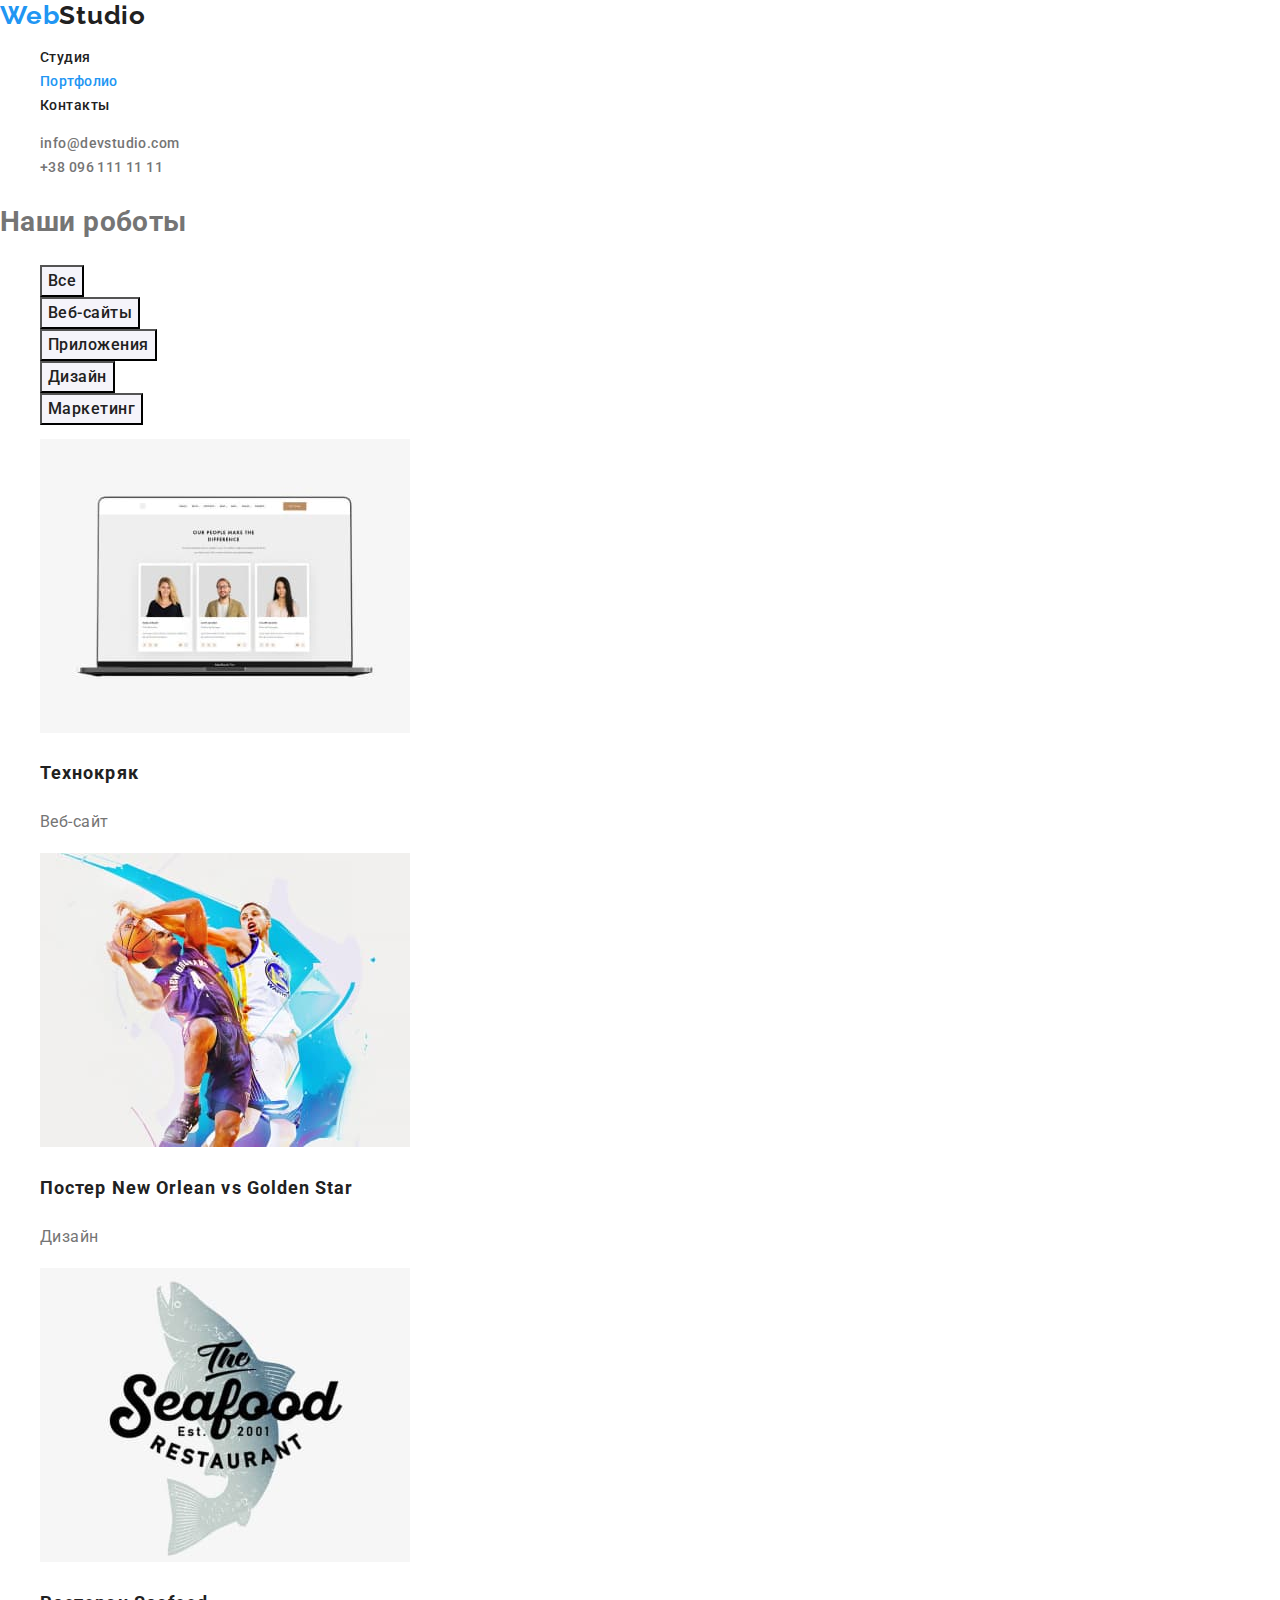
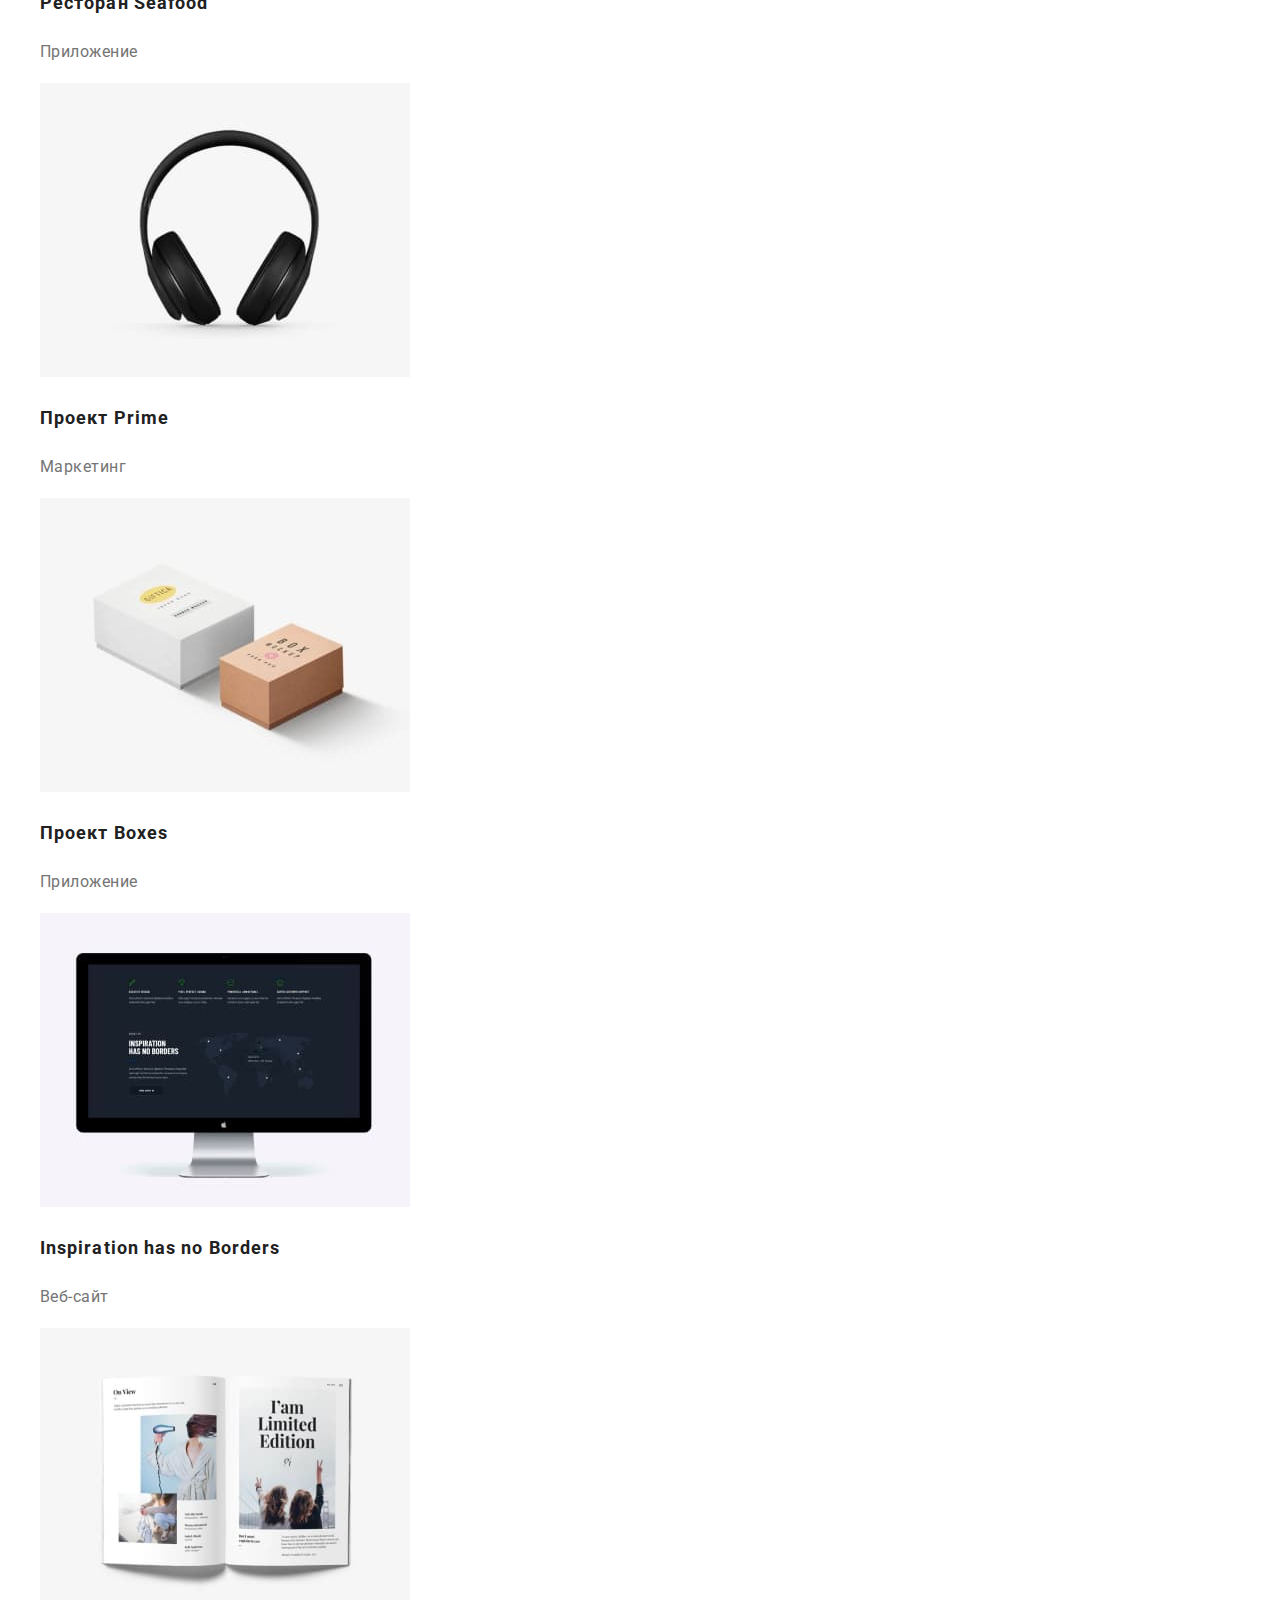
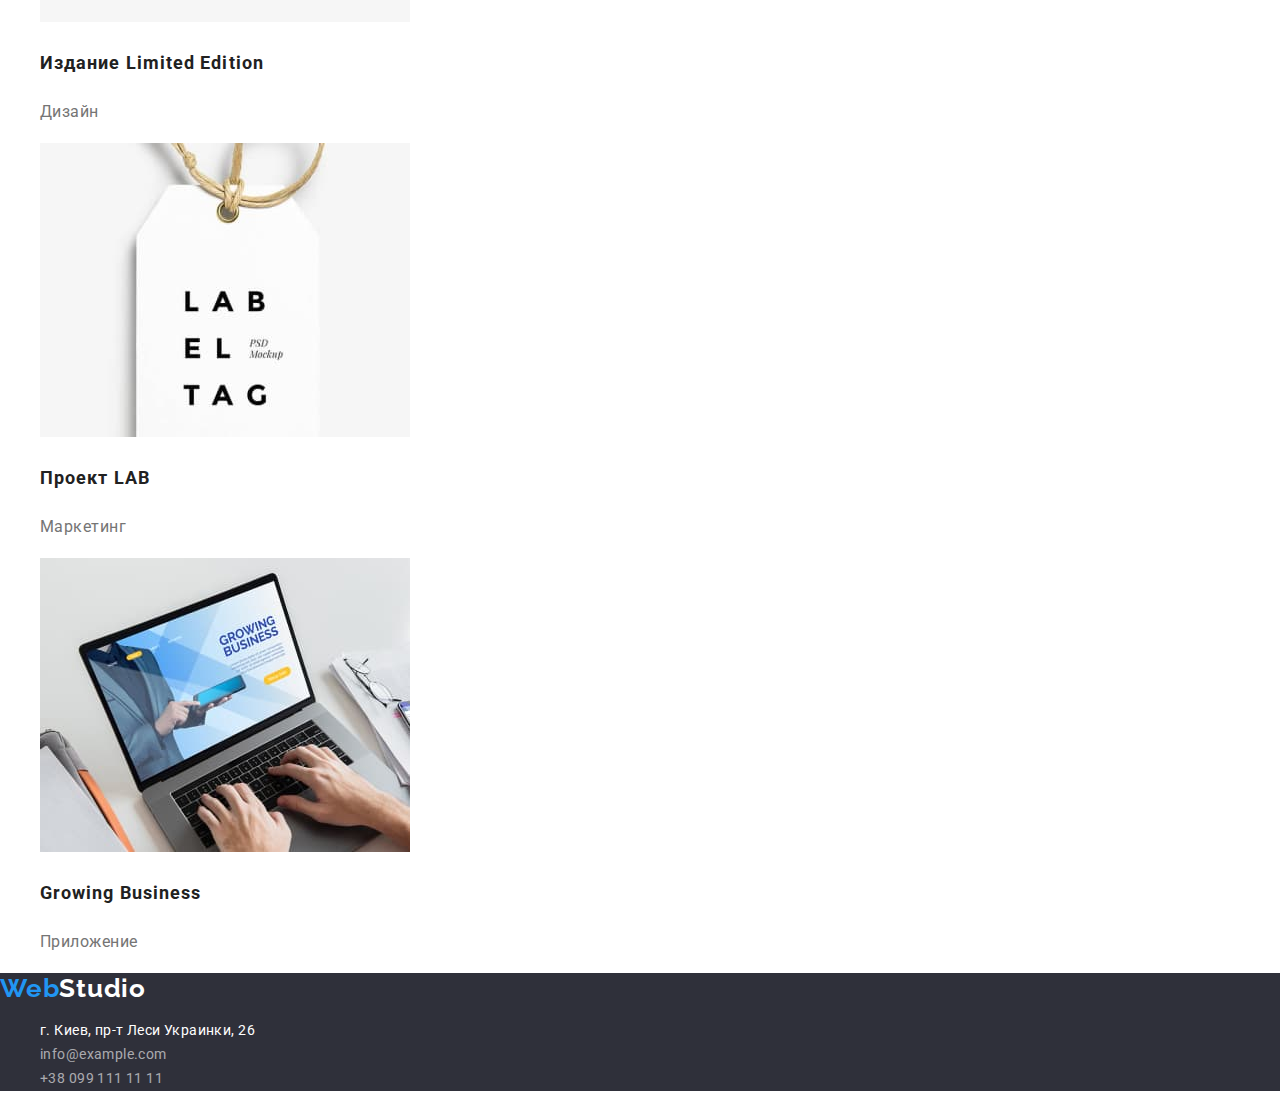
==== portfolio.html @ cf801b68 "Модуль3" ====
<!DOCTYPE html>
<html lang="ru">
<head>
    <meta charset="UTF-8">
    <meta http-equiv="X-UA-Compatible" content="IE=edge">
    <meta name="viewport" content="width=device-width, initial-scale=1.0">
    <title>Document</title>
    <link rel="preconnect" href="https://fonts.googleapis.com">
    <link rel="preconnect" href="https://fonts.gstatic.com" crossorigin>
    <link href="https://fonts.googleapis.com/css2?family=Raleway:wght@700&family=Roboto:wght@400;500;700;900&display=swap"
        rel="stylesheet">
    <link rel="stylesheet" href="https://cdnjs.cloudflare.com/ajax/libs/modern-normalize/1.1.0/modern-normalize.min.css"
        integrity="sha512-wpPYUAdjBVSE4KJnH1VR1HeZfpl1ub8YT/NKx4PuQ5NmX2tKuGu6U/JRp5y+Y8XG2tV+wKQpNHVUX03MfMFn9Q=="
        crossorigin="anonymous" referrerpolicy="no-referrer" />
    <link rel="stylesheet" href="./css/styles.css">
</head>
<body>
<!--Шапка сайта-->
<header>
    <nav>
        <a href="./index.html" class="logo"><span style="color: #2196F3;">Web</span>Studio</a>
        <ul class="list">
            <li>
                <a href="./index.html" class="site-nav">Студия</a>
            </li>
            <li>
                <a href="Портфолио" class="site-nav current">Портфолио</a>
            </li>
            <li>
                <a href="Контакты" class="site-nav">Контакты</a>
            </li>
        </ul>
    </nav>
    <ul class="list">
        <li>
            <a href="mailto:info@devstudio.com" class="header-item">info@devstudio.com</a>
        </li>
        <li>
            <a href="tel:+380961111111" class="header-item">+38 096 111 11 11</a>
        </li>
    
    </ul>
 </header>   

    <!--Фильтр пртфолио-->
    <main>
        <section>
            <h1>Наши роботы</h1>
        <ul class="list">
            <li>
                <button type="button" class="btn secondary">Все</button>
            </li>
            <li>
                <button type="button" class="btn secondary">Веб-сайты</button>
            </li>
            <li>
                <button type="button" class="btn secondary">Приложения</button>
            </li>
            <li>
                <button type="button" class="btn secondary">Дизайн</button>
            </li>
            <li>
                <button type="button" class="btn secondary">Маркетинг</button>
            </li>
        </ul>
        
                           
    <!--Портфолио фото-->
          <ul class="work-list list">
            <li>
                <a href="" class="link">
                <img src="./images/img5.jpg" alt="Изображение сайта на ноутбуке" width="370">
                <h2 class="list-title">Технокряк</h2>
                <p class="variaty">Веб-сайт</p>
                </a>
            </li>
            <li>
                <a href="" class="link">
                <img src="./images/img6.jpg" alt="Баскетболисты двух команд в моменте игры" width="370">
                <h2 class="list-title">Постер New Orlean vs Golden Star</h2>
                <p class="variaty">Дизайн</p>
                </a>
            </li>
            <li>
                <a href="" class="link">
                <img src="./images/img7.jpg" alt="Лого приложения" width="370">
                <h2 class="list-title">Ресторан Seafood</h2>
                <p class="variaty">Приложение</p>
                </a>
            </li>
            <li>
                <a href="" class="link">
                <img src="./images/img8.jpg" alt="Наушники" width="370">
                <h2 class="list-title">Проект Prime</h2>
                <p class="variaty">Маркетинг</p>
                </a>
            </li>
            <li>
                <a href="" class="link">
                <img src="./images/img9.jpg" alt="Две коробки" width="370">
                <h2 class="list-title">Проект Boxes</h2>
                <p class="variaty">Приложение</p>
                </a>
            </li>
            <li>
                <a href="" class="link">
                <img src="./images/img10.jpg" alt="Изображение сайта на компютере" width="370">
                <h2 class="list-title">Inspiration has no Borders</h2>
                <p class="variaty">Веб-сайт</p>
                </a>
            </li>
            <li>
                <a href="" class="link">
                <img src="./images/img11.jpg" alt="Розворот журнала" width="370">
                <h2 class="list-title">Издание Limited Edition</h2>
                <p class="variaty">Дизайн</p>
                </a>
            </li>
            <li>
                <a href="" class="link">
                <img src="./images/img12.jpg" alt="Этикетка" width="370">
                <h2 class="list-title">Проект LAB</h2>
                <p class="variaty">Маркетинг</p>
                </a>
            </li>
            <li>
                <a href="" class="link">
                <img src="./images/img13.jpg" alt="Сайт на ноутбуке" width="370">
                <h2 class="list-title">Growing Business</h2>
                <p class="variaty">Приложение</p>
                </a>
            </li>          
        </ul>
        </section>

    </main>

<footer class="footer">
    <a href="/index.html" class="logo"><span style="color: #2196f3;">Web</span>Studio</a>
    <address>
        <ul class="list">
            <li>
                <a href="" class="address">г. Киев, пр-т Леси Украинки, 26</a>
            </li>
            <li>
                <a href="mailto:info@example.com" class="contacts">info@example.com</a>
            </li>
            <li>
                <a href="tel:+380991111111" class="contacts">+38 099 111 11 11</a>
            </li>
        </ul>
    </address>

</footer>
</body>
</html>
---- css/styles.css ----
html {
  box-sizing: border-box;
}

*,
*::before,
*::after {
  box-sizing: inherit;
}

:root {
  --primary-text-color: #757575;
  --title-text-color: #212121;
  --accent-color: #2196f3;
  --primary-white-color: #ffffff;
  --secondary-background-color: #f5f4fa;
  --dark-background-color: #2f303a;
  --footer-address-text-color: rgba(255, 255, 255, 0.6);
  --btn-primary-accent-color: #188ce8;
}

body {
  color: var(--primary-text-color);
  background-color: var(--primary-white-color);
  font-family: Roboto, sans-serif;
  letter-spacing: 0.03em;
  font-weight: 400;
  font-size: 14px;
  line-height: 1.71;

  margin: 0;
}

.container {
  margin-left: auto;
  margin-right: auto;
  width: 1170px;
  padding-left: 15px;
  padding-right: 15px;
}

/*Шапка сайту*/

/*.header {
  display: inline-block;
}*/

.logo {
  color: var(--title-text-color);
  font-family: Raleway, sans-serif;
  font-weight: 700;
  font-size: 26px;
  line-height: 1.19;
  letter-spacing: 0.03em;
  text-decoration: none;
}

.site-nav,
.header-item {
  font-weight: 500;

  line-height: 1.14;
  text-decoration: none;
}

.site-nav {
  color: #212121;
}

.header-item {
  color: var(--primary-text-color);
}

.site-nav.current {
  color: var(--accent-color);
}

.site-nav:hover,
.site-nav:focus {
  color: var(--accent-color);
}

.header-item:hover,
.header-item:focus {
  color: var(--accent-color);
}

/*Основний контент*/

.baner-title {
  color: var(--primary-white-color);
  cursor: pointer;
  font-weight: 900;
  font-size: 44px;
  line-height: 1.36;
  text-align: center;
  letter-spacing: 0.06em;
  text-transform: uppercase;
}

.baner {
  background-color: var(--dark-background-color);
  text-align: center;
  display: inline-block;
}

.btn {
  cursor: pointer;
  color: var(--accent-color);
  background-color: var(--primary-white-color);
  font-family: inherit;
  text-align: center;
  font-size: 16px;
}

.btn.primary {
  color: var(--primary-white-color);
  background-color: var(--accent-color);
  font-weight: 700;

  line-height: 1.88;
  display: flex;
  align-items: center;
  letter-spacing: 0.06em;
}

.btn.primary:focus,
.btn.primary:hover {
  background-color: var(--btn-primary-accent-color);
}

.btn.secondary {
  color: var(--title-text-color);
  background-color: var(--secondary-background-color);
  font-weight: 500;
  letter-spacing: 0.03em;
  line-height: 1.62;
}

.btn:focus,
.btn:hover {
  color: var(--primary-white-color);
  background-color: var(--accent-color);
}

.section-title,
.list-title {
  color: var(--title-text-color);
}

.section-title {
  font-weight: 700;
  font-size: 36px;
  line-height: 1.17;
  letter-spacing: 0.03em;
  text-align: center;
}

.advant-title {
  color: var(--title-text-color);
  font-size: 14px;
}

.advant-title,
.list-title {
  font-weight: 700;

  line-height: 1.14;
  text-transform: uppercase;
}

.work-list .list-title {
  font-weight: 700;
  font-size: 18px;
  line-height: 2;
  letter-spacing: 0.06em;
  text-transform: none;
}

.list {
  list-style: none;
}

.team-title,
.team-position {
  font-size: 16px;
  line-height: 1.19;
  text-align: center;
  letter-spacing: 0.03em;
}

.team-title {
  color: var(--title-text-color);
  font-weight: 500;
}

.link {
  text-decoration: none;
}

.variaty {
  color: var(--primary-text-color);
}

/*.team-position {
  font-weight: 400;
}*/

.work-list .variaty {
  font-size: 16px;
  line-height: 1.88;
  letter-spacing: 0.03em;
}

/*footer*/

.footer {
  background-color: var(--dark-background-color);
}

.address,
.footer .logo {
  color: var(--primary-white-color);
}

.contacts {
  color: var(--footer-address-text-color);
}

.address,
.contacts {
  font-style: normal;
  text-decoration: none;
}

.address:focus,
.address:hover {
  color: var(--accent-color);
}

.contacts:hover,
.contacts:focus {
  color: var(--accent-color);
}
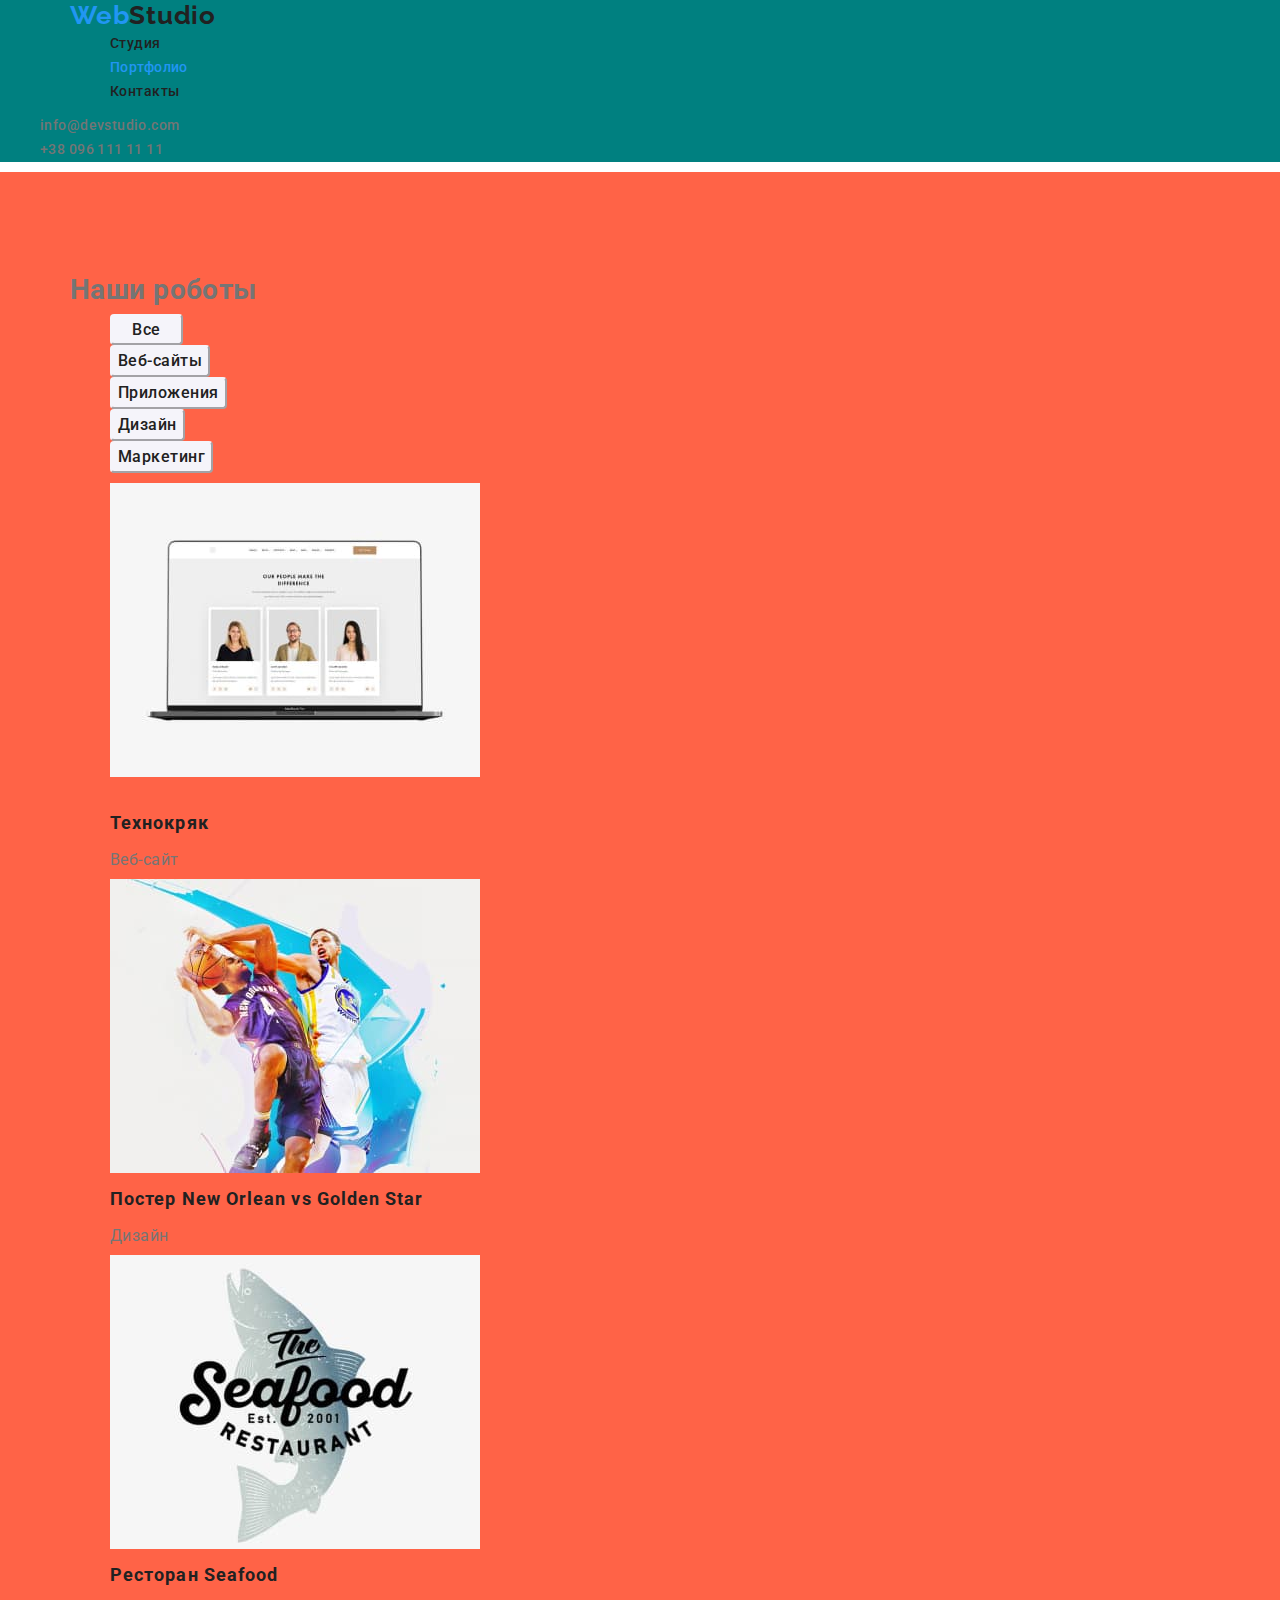
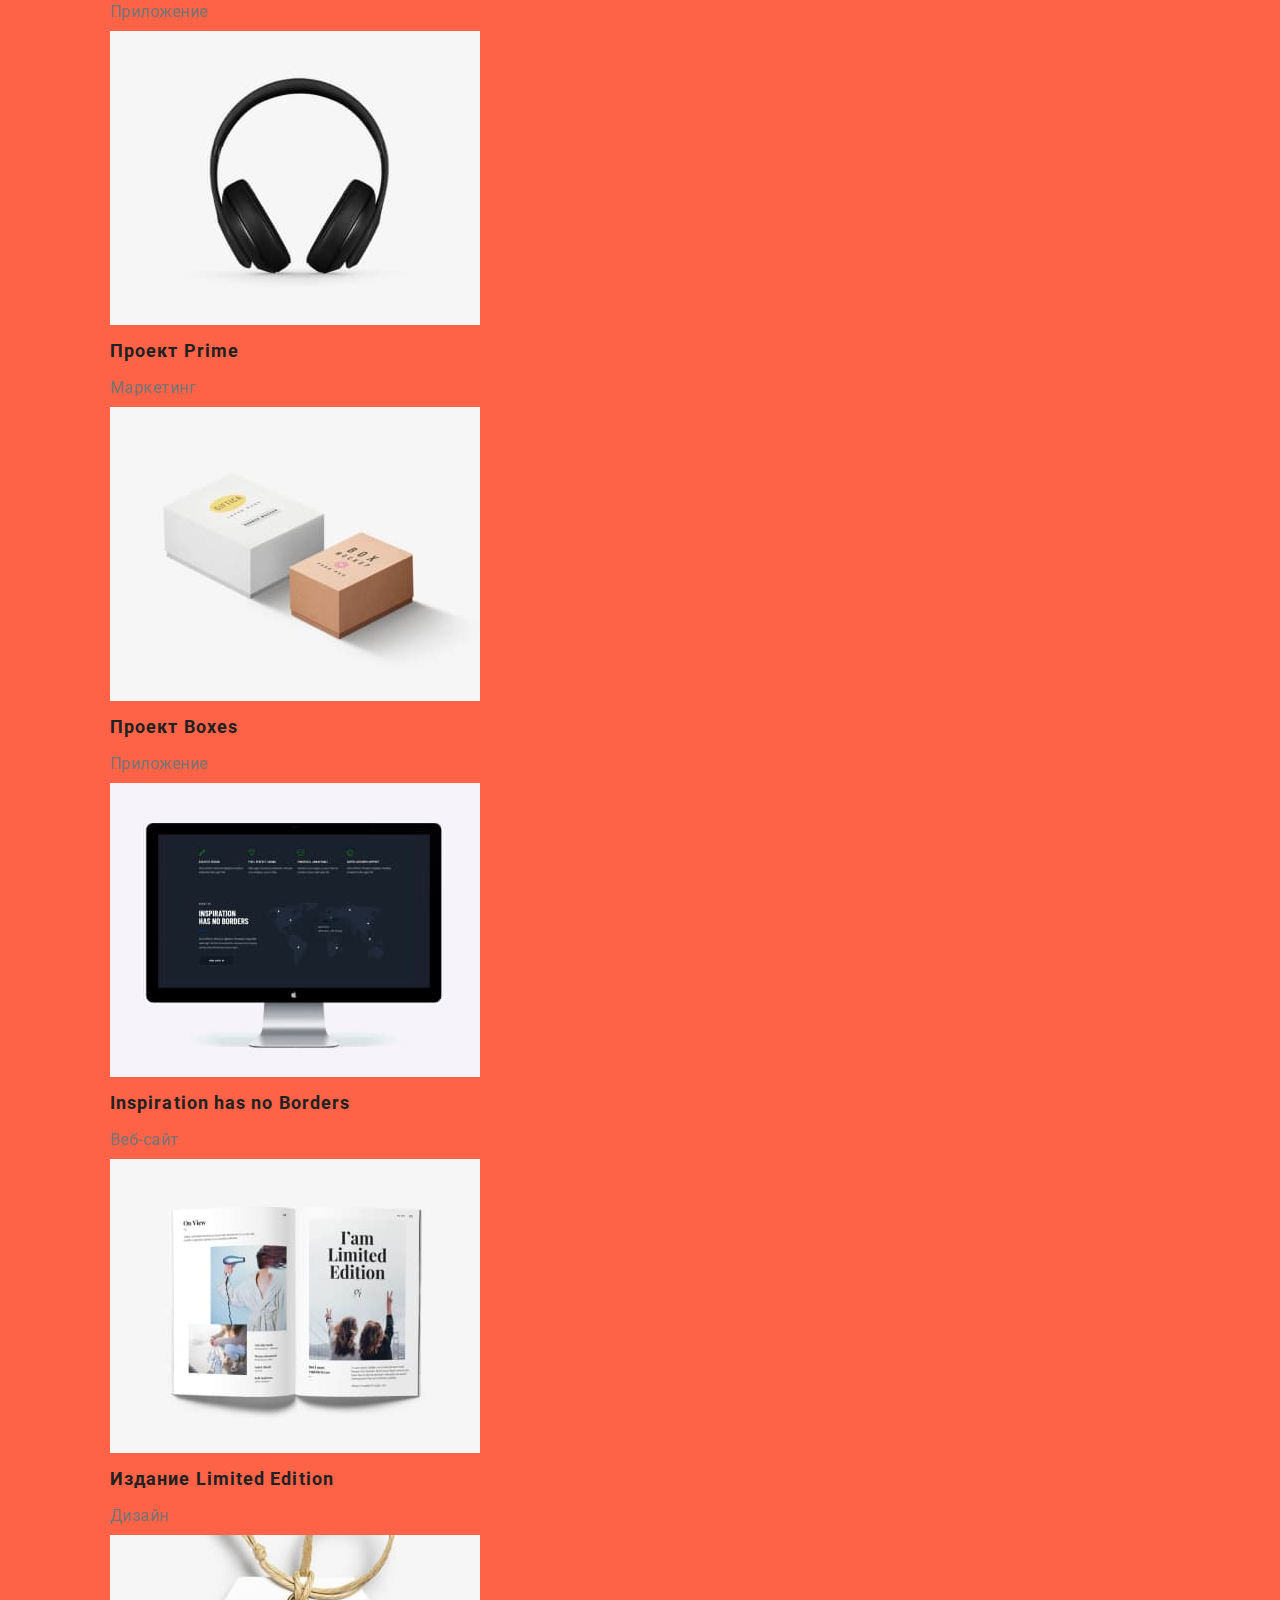
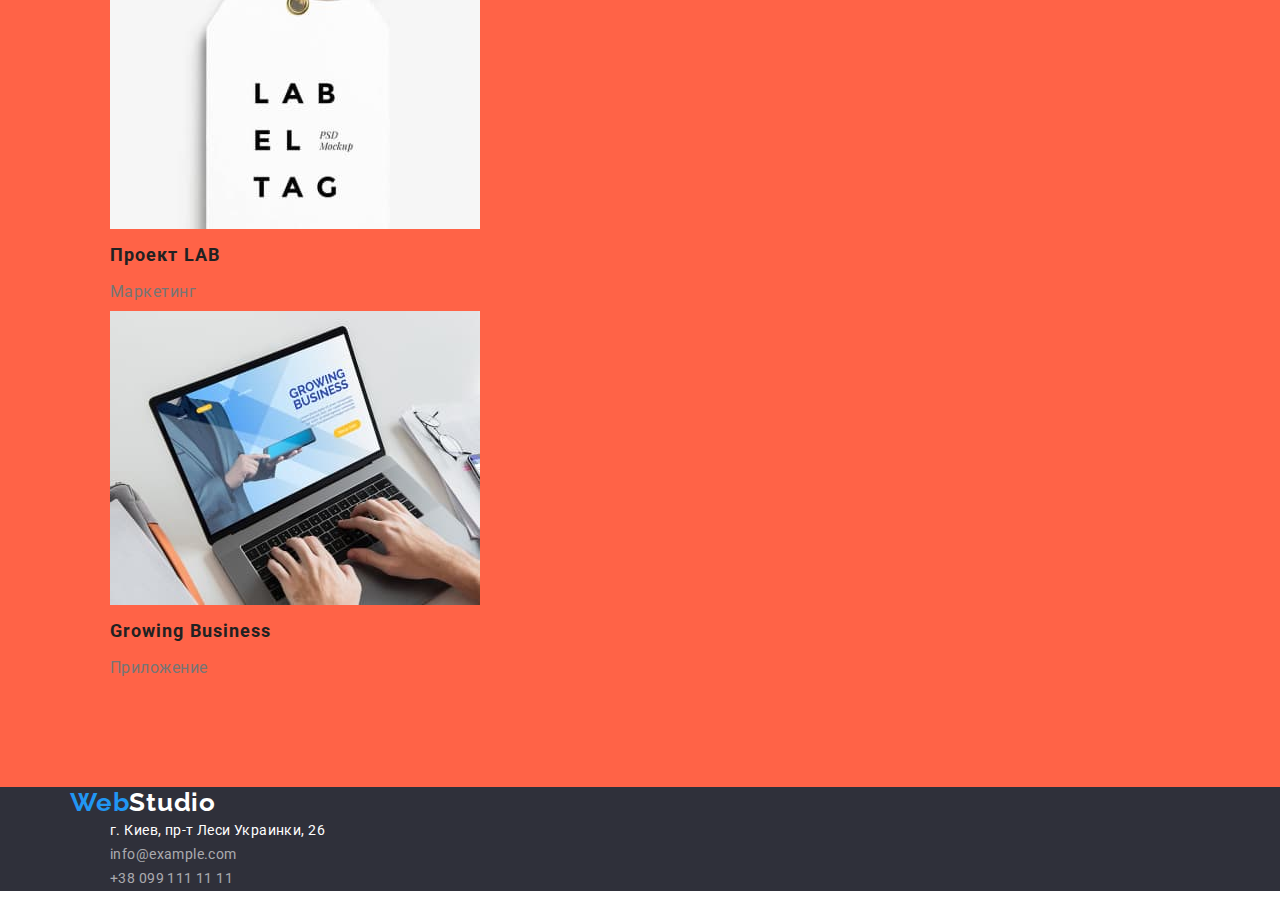
==== commit b7b7a79b: "Відступи" ====
--- a/portfolio.html
+++ b/portfolio.html
@@ -16,8 +16,9 @@
 </head>
 <body>
 <!--Шапка сайта-->
-<header>
+<header class="header">
     <nav>
+        <div class="container">
         <a href="./index.html" class="logo"><span style="color: #2196F3;">Web</span>Studio</a>
         <ul class="list">
             <li>
@@ -30,6 +31,7 @@
                 <a href="Контакты" class="site-nav">Контакты</a>
             </li>
         </ul>
+        </div>
     </nav>
     <ul class="list">
         <li>
@@ -44,7 +46,8 @@
 
     <!--Фильтр пртфолио-->
     <main>
-        <section>
+        <section class="section works">
+            <div class="container">
             <h1>Наши роботы</h1>
         <ul class="list">
             <li>
@@ -63,13 +66,15 @@
                 <button type="button" class="btn secondary">Маркетинг</button>
             </li>
         </ul>
+        </div>
         
                            
     <!--Портфолио фото-->
+    <div class="container">
           <ul class="work-list list">
             <li>
                 <a href="" class="link">
-                <img src="./images/img5.jpg" alt="Изображение сайта на ноутбуке" width="370">
+                <img src="./images/img5.jpg" alt="Изображение сайта на ноутбуке" width="370" class="img">
                 <h2 class="list-title">Технокряк</h2>
                 <p class="variaty">Веб-сайт</p>
                 </a>
@@ -131,11 +136,13 @@
                 </a>
             </li>          
         </ul>
+        </div>
         </section>
 
     </main>
 
 <footer class="footer">
+    <div class="container">
     <a href="/index.html" class="logo"><span style="color: #2196f3;">Web</span>Studio</a>
     <address>
         <ul class="list">
@@ -150,7 +157,7 @@
             </li>
         </ul>
     </address>
-
+</div>
 </footer>
 </body>
 </html>
--- a/css/styles.css
+++ b/css/styles.css
@@ -39,12 +39,21 @@
   padding-right: 15px;
 }
 
+.section {
+  padding-top: 94px;
+  padding-bottom: 94px;
+}
+
 /*Шапка сайту*/
 
 /*.header {
   display: inline-block;
 }*/
 
+.header {
+  background-color: teal;
+}
+
 .logo {
   color: var(--title-text-color);
   font-family: Raleway, sans-serif;
@@ -86,6 +95,15 @@
 }
 
 /*Основний контент*/
+
+h1,
+h2,
+h3,
+p,
+ul {
+  margin-top: 0;
+  margin-bottom: 0;
+}
 
 .baner-title {
   color: var(--primary-white-color);
@@ -96,6 +114,9 @@
   text-align: center;
   letter-spacing: 0.06em;
   text-transform: uppercase;
+
+  padding-top: 200px;
+  margin-bottom: 30px;
 }
 
 .baner {
@@ -111,6 +132,10 @@
   font-family: inherit;
   text-align: center;
   font-size: 16px;
+
+  display: inline-block;
+  border-radius: 4px;
+  text-align: center;
 }
 
 .btn.primary {
@@ -122,6 +147,13 @@
   display: flex;
   align-items: center;
   letter-spacing: 0.06em;
+  border: 2px solid var(--accent-color);
+
+  margin-bottom: 200px;
+  margin-left: auto;
+  margin-right: auto;
+  min-width: 200px;
+  padding: 10px 32px;
 }
 
 .btn.primary:focus,
@@ -135,6 +167,10 @@
   font-weight: 500;
   letter-spacing: 0.03em;
   line-height: 1.62;
+
+  min-width: 73px;
+  padding: 6px, 22px;
+  border-color: var(--secondary-background-color);
 }
 
 .btn:focus,
@@ -154,12 +190,18 @@
   line-height: 1.17;
   letter-spacing: 0.03em;
   text-align: center;
+  margin-bottom: 50px;
 }
 
 .advant-title {
   color: var(--title-text-color);
   font-size: 14px;
-}
+  margin-bottom: 10px;
+}
+
+/*.advant {
+  margin-bottom: 94px;
+}*/
 
 .advant-title,
 .list-title {
@@ -179,6 +221,7 @@
 
 .list {
   list-style: none;
+  margin-bottom: 10px;
 }
 
 .team-title,
@@ -189,9 +232,14 @@
   letter-spacing: 0.03em;
 }
 
+.img {
+  margin-bottom: 30px;
+}
+
 .team-title {
   color: var(--title-text-color);
   font-weight: 500;
+  margin-bottom: 10px;
 }
 
 .link {
@@ -206,17 +254,34 @@
   font-weight: 400;
 }*/
 
+.works {
+  background-color: tomato;
+}
+
 .work-list .variaty {
   font-size: 16px;
   line-height: 1.88;
   letter-spacing: 0.03em;
 }
 
+.list-title,
+.variaty {
+  margin-bottom: 4px;
+}
+.work-list .img {
+  margin-bottom: 20px;
+}
+
 /*footer*/
 
 .footer {
   background-color: var(--dark-background-color);
 }
+
+/*.footer .logo {
+  padding-top: 60px;
+  margin-bottom: 20px;
+}*/
 
 .address,
 .footer .logo {
@@ -231,6 +296,7 @@
 .contacts {
   font-style: normal;
   text-decoration: none;
+  margin-bottom: 9px;
 }
 
 .address:focus,
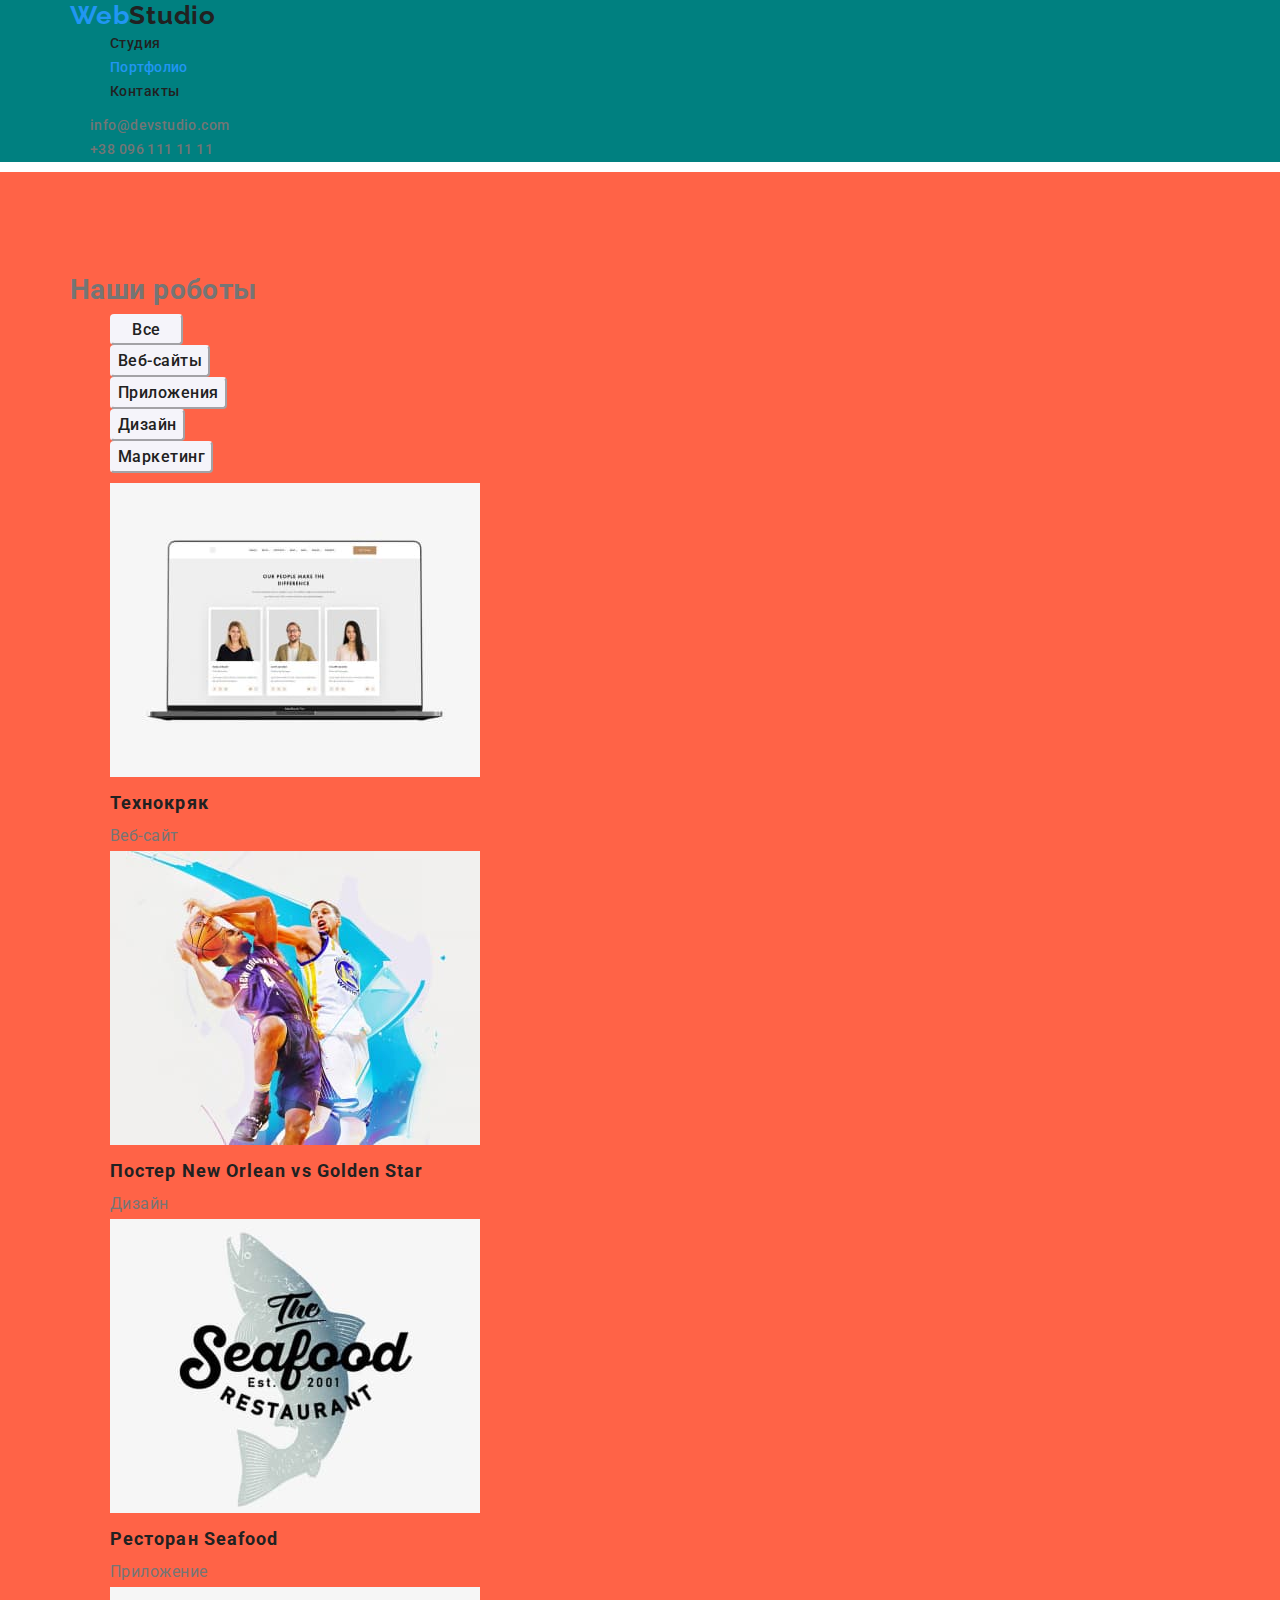
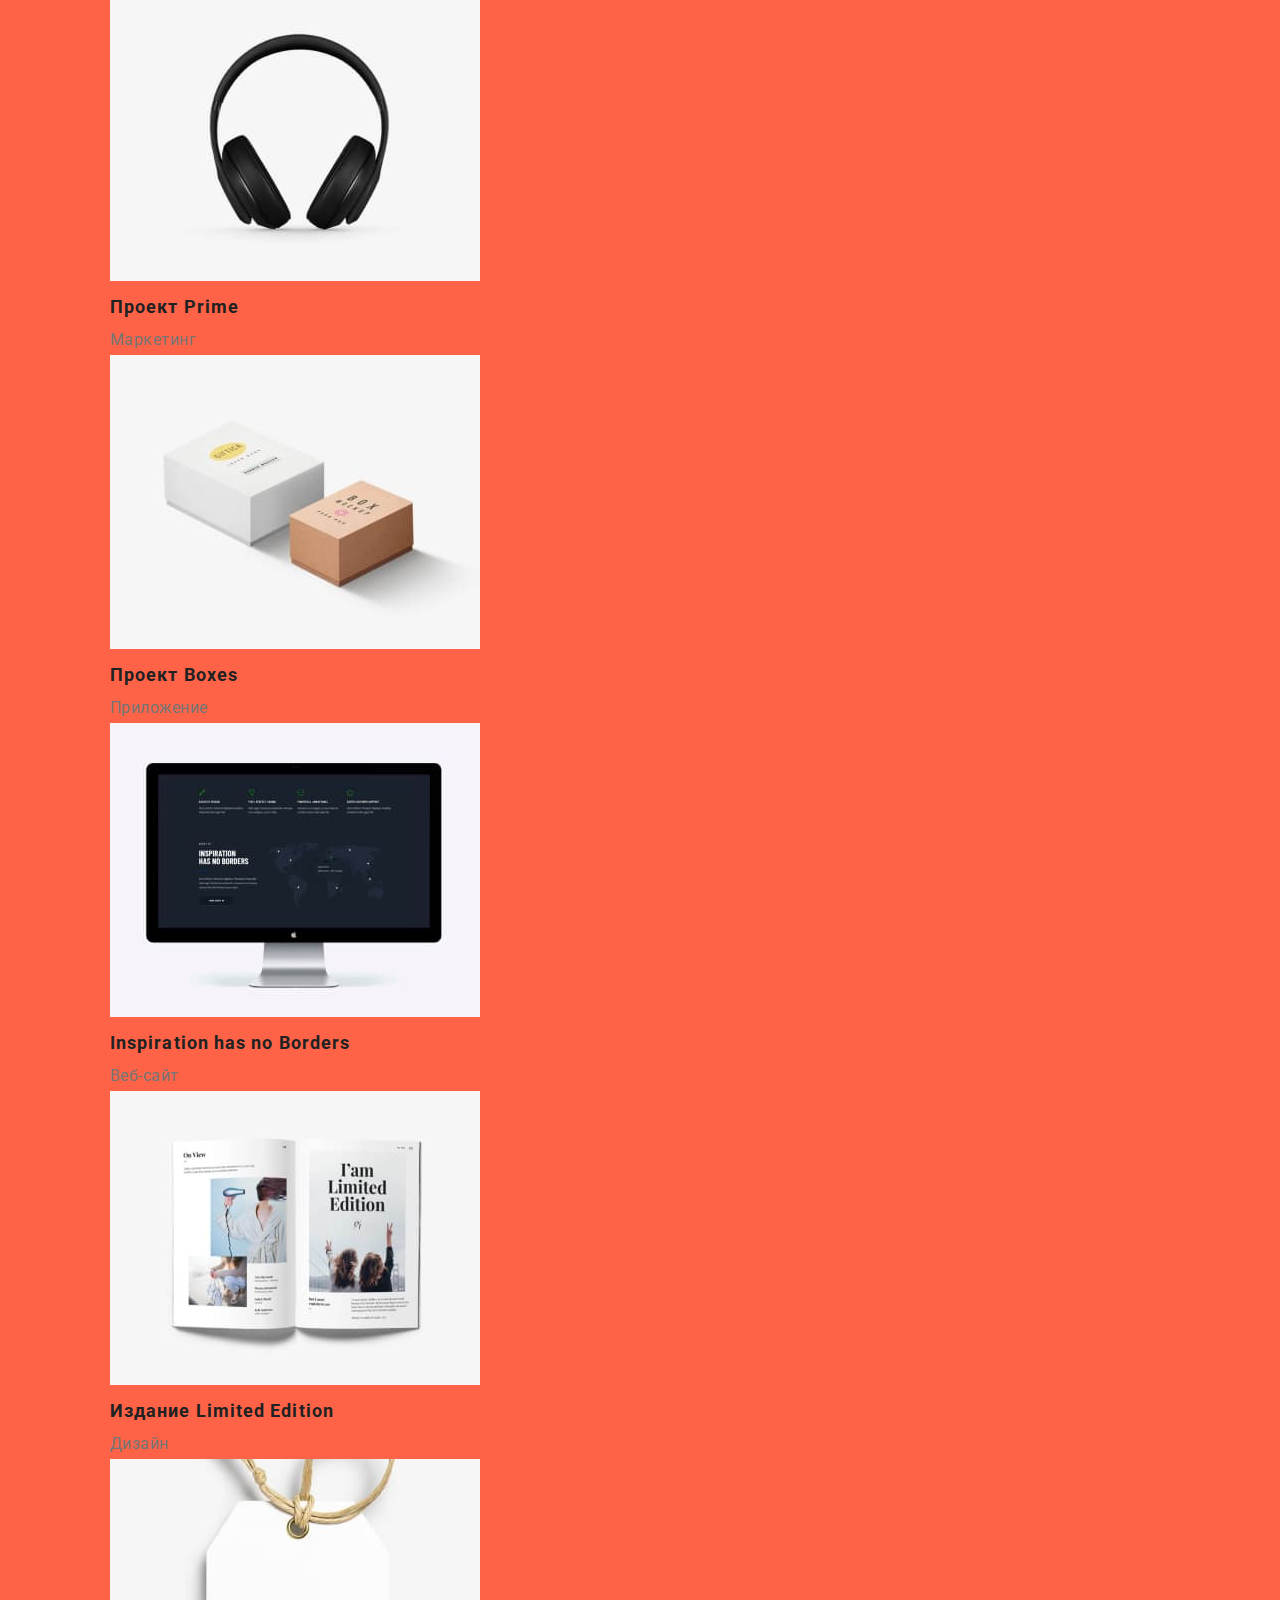
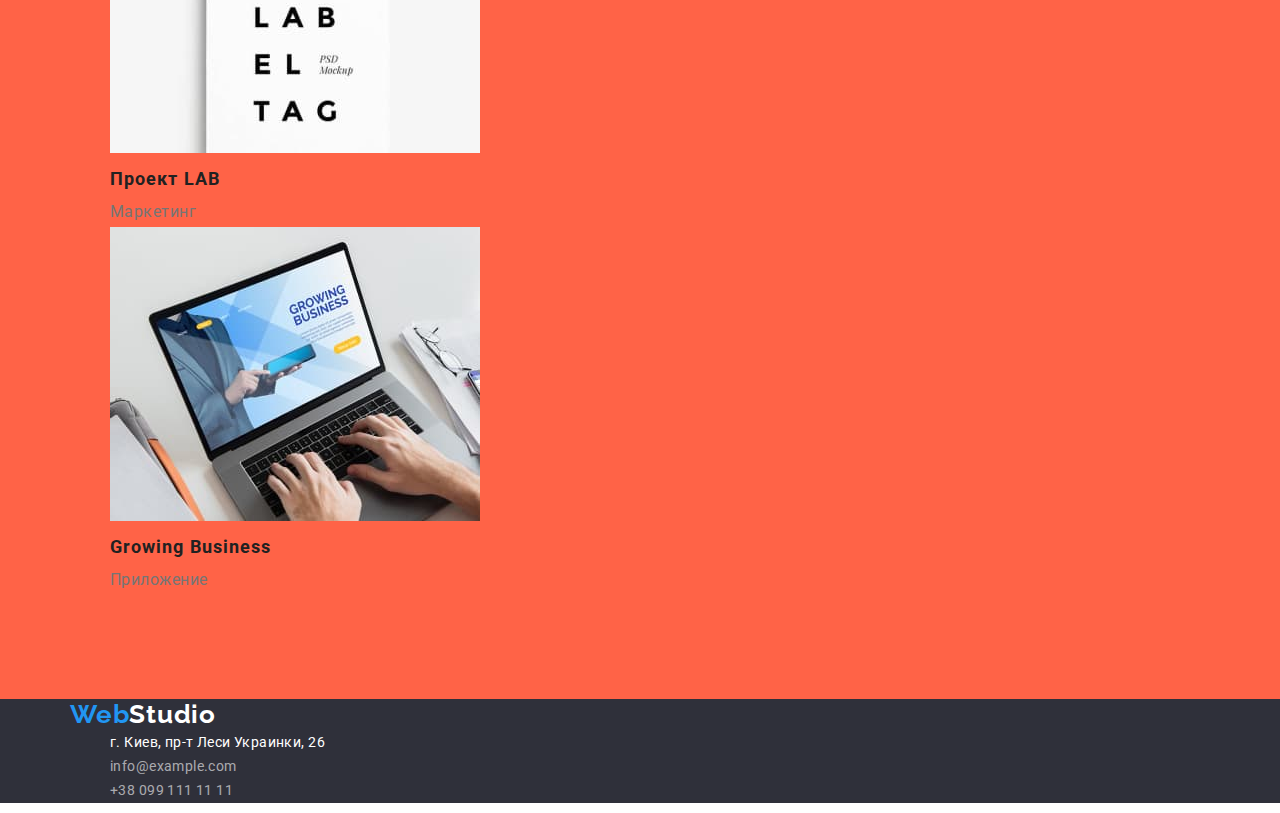
==== commit 080581a4: "Скинуті відступи" ====
--- a/portfolio.html
+++ b/portfolio.html
@@ -34,13 +34,14 @@
         </div>
     </nav>
     <ul class="list">
+        <div class="container">
         <li>
             <a href="mailto:info@devstudio.com" class="header-item">info@devstudio.com</a>
         </li>
         <li>
             <a href="tel:+380961111111" class="header-item">+38 096 111 11 11</a>
         </li>
-    
+        </div>
     </ul>
  </header>   
 
@@ -66,7 +67,7 @@
                 <button type="button" class="btn secondary">Маркетинг</button>
             </li>
         </ul>
-        </div>
+           </div>
         
                            
     <!--Портфолио фото-->
@@ -136,7 +137,7 @@
                 </a>
             </li>          
         </ul>
-        </div>
+    </div>
         </section>
 
     </main>
@@ -157,7 +158,7 @@
             </li>
         </ul>
     </address>
-</div>
+    </div>
 </footer>
 </body>
 </html>
--- a/css/styles.css
+++ b/css/styles.css
@@ -105,6 +105,10 @@
   margin-bottom: 0;
 }
 
+.ul {
+  margin-left: 0;
+}
+
 .baner-title {
   color: var(--primary-white-color);
   cursor: pointer;
@@ -122,7 +126,8 @@
 .baner {
   background-color: var(--dark-background-color);
   text-align: center;
-  display: inline-block;
+
+  /*display: inline-block; !!!! */
 }
 
 .btn {
@@ -133,7 +138,7 @@
   text-align: center;
   font-size: 16px;
 
-  display: inline-block;
+  /*display: inline-block; !!!! */
   border-radius: 4px;
   text-align: center;
 }
@@ -147,8 +152,8 @@
   display: flex;
   align-items: center;
   letter-spacing: 0.06em;
+
   border: 2px solid var(--accent-color);
-
   margin-bottom: 200px;
   margin-left: auto;
   margin-right: auto;
@@ -190,12 +195,14 @@
   line-height: 1.17;
   letter-spacing: 0.03em;
   text-align: center;
+
   margin-bottom: 50px;
 }
 
 .advant-title {
   color: var(--title-text-color);
   font-size: 14px;
+
   margin-bottom: 10px;
 }
 
@@ -221,7 +228,8 @@
 
 .list {
   list-style: none;
-  margin-bottom: 10px;
+
+  margin-bottom: 10px; /*!!!!*/
 }
 
 .team-title,
@@ -232,14 +240,15 @@
   letter-spacing: 0.03em;
 }
 
-.img {
-  margin-bottom: 30px;
-}
+/*.img {
+  margin-bottom: 30px;  !!!!!!
+}*/
 
 .team-title {
   color: var(--title-text-color);
   font-weight: 500;
-  margin-bottom: 10px;
+
+  /*margin-bottom: 10px;  !!!!!*/
 }
 
 .link {
@@ -264,13 +273,13 @@
   letter-spacing: 0.03em;
 }
 
-.list-title,
+/*.list-title,
 .variaty {
   margin-bottom: 4px;
 }
 .work-list .img {
-  margin-bottom: 20px;
-}
+  margin-bottom: 20px;   !!!!!
+} */
 
 /*footer*/
 
@@ -296,7 +305,8 @@
 .contacts {
   font-style: normal;
   text-decoration: none;
-  margin-bottom: 9px;
+
+  /*margin-bottom: 9px;  !!!!!*/
 }
 
 .address:focus,
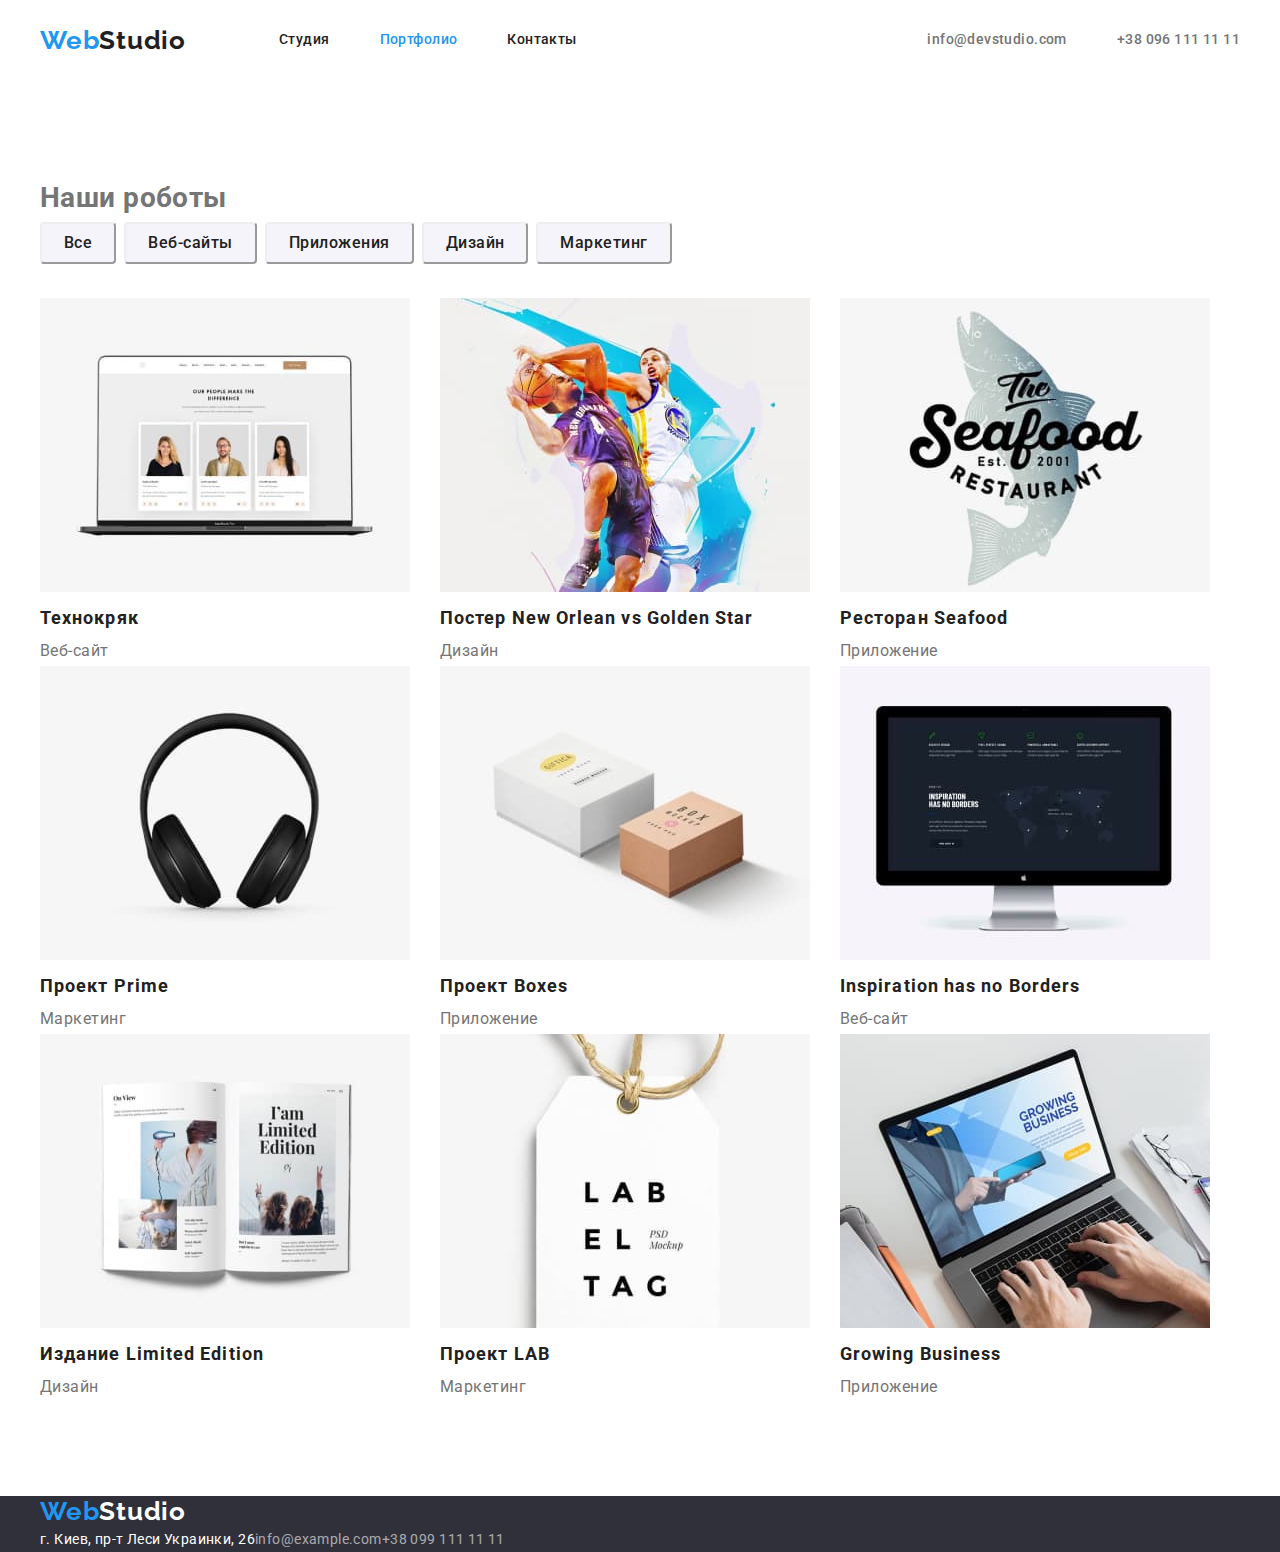
==== commit 1aaa4675: "flex шапка сайту" ====
--- a/portfolio.html
+++ b/portfolio.html
@@ -17,53 +17,55 @@
 <body>
 <!--Шапка сайта-->
 <header class="header">
-    <nav>
-        <div class="container">
-        <a href="./index.html" class="logo"><span style="color: #2196F3;">Web</span>Studio</a>
+    <section class="header">
+        <div class="container head-container">           
+        <a href="./index.html" class="logo link"><span style="color: #2196F3;">Web</span>Studio</a>
+        <nav>
         <ul class="list">
-            <li>
-                <a href="./index.html" class="site-nav">Студия</a>
+            <li class="item">
+                <a href="./index.html" class="site-nav link">Студия</a>
             </li>
-            <li>
-                <a href="Портфолио" class="site-nav current">Портфолио</a>
+            <li class="item">
+                <a href="Портфолио" class="site-nav current link">Портфолио</a>
             </li>
-            <li>
-                <a href="Контакты" class="site-nav">Контакты</a>
+            <li class="item">
+                <a href="Контакты" class="site-nav link">Контакты</a>
             </li>
-        </ul>
-        </div>
-    </nav>
-    <ul class="list">
-        <div class="container">
-        <li>
-            <a href="mailto:info@devstudio.com" class="header-item">info@devstudio.com</a>
+        </ul>        
+        </nav>
+
+    <ul class="list contacts">
+         <li class="item">
+            <a href="mailto:info@devstudio.com" class="header-item link">info@devstudio.com</a>
         </li>
-        <li>
-            <a href="tel:+380961111111" class="header-item">+38 096 111 11 11</a>
+        <li class="item">
+            <a href="tel:+380961111111" class="header-item link">+38 096 111 11 11</a>
         </li>
-        </div>
+        
     </ul>
+    </div>
+    </section>
  </header>   
 
     <!--Фильтр пртфолио-->
     <main>
         <section class="section works">
-            <div class="container">
+            <div class="container works">
             <h1>Наши роботы</h1>
         <ul class="list">
-            <li>
+            <li class="btn-item">
                 <button type="button" class="btn secondary">Все</button>
             </li>
-            <li>
+            <li class="btn-item">
                 <button type="button" class="btn secondary">Веб-сайты</button>
             </li>
-            <li>
+            <li class="btn-item">
                 <button type="button" class="btn secondary">Приложения</button>
             </li>
-            <li>
+            <li class="btn-item">
                 <button type="button" class="btn secondary">Дизайн</button>
             </li>
-            <li>
+            <li class="btn-item">
                 <button type="button" class="btn secondary">Маркетинг</button>
             </li>
         </ul>
@@ -71,65 +73,66 @@
         
                            
     <!--Портфолио фото-->
-    <div class="container">
+    
           <ul class="work-list list">
-            <li>
+            <div class="container works-container">
+            <li class="works-item">
                 <a href="" class="link">
                 <img src="./images/img5.jpg" alt="Изображение сайта на ноутбуке" width="370" class="img">
                 <h2 class="list-title">Технокряк</h2>
                 <p class="variaty">Веб-сайт</p>
                 </a>
             </li>
-            <li>
+            <li  class="works-item">
                 <a href="" class="link">
                 <img src="./images/img6.jpg" alt="Баскетболисты двух команд в моменте игры" width="370">
                 <h2 class="list-title">Постер New Orlean vs Golden Star</h2>
                 <p class="variaty">Дизайн</p>
                 </a>
             </li>
-            <li>
+            <li  class="works-item">
                 <a href="" class="link">
                 <img src="./images/img7.jpg" alt="Лого приложения" width="370">
                 <h2 class="list-title">Ресторан Seafood</h2>
                 <p class="variaty">Приложение</p>
                 </a>
             </li>
-            <li>
+            <li  class="works-item">
                 <a href="" class="link">
                 <img src="./images/img8.jpg" alt="Наушники" width="370">
                 <h2 class="list-title">Проект Prime</h2>
                 <p class="variaty">Маркетинг</p>
                 </a>
             </li>
-            <li>
+            <li  class="works-item">
                 <a href="" class="link">
                 <img src="./images/img9.jpg" alt="Две коробки" width="370">
                 <h2 class="list-title">Проект Boxes</h2>
                 <p class="variaty">Приложение</p>
                 </a>
             </li>
-            <li>
+            <li  class="works-item">
                 <a href="" class="link">
                 <img src="./images/img10.jpg" alt="Изображение сайта на компютере" width="370">
                 <h2 class="list-title">Inspiration has no Borders</h2>
                 <p class="variaty">Веб-сайт</p>
                 </a>
             </li>
-            <li>
+            <li  class="works-item">
                 <a href="" class="link">
                 <img src="./images/img11.jpg" alt="Розворот журнала" width="370">
                 <h2 class="list-title">Издание Limited Edition</h2>
                 <p class="variaty">Дизайн</p>
                 </a>
             </li>
-            <li>
+            <li  class="works-item">
                 <a href="" class="link">
                 <img src="./images/img12.jpg" alt="Этикетка" width="370">
                 <h2 class="list-title">Проект LAB</h2>
                 <p class="variaty">Маркетинг</p>
                 </a>
             </li>
-            <li>
+            <li  class="works-item">
                 <a href="" class="link">
                 <img src="./images/img13.jpg" alt="Сайт на ноутбуке" width="370">
                 <h2 class="list-title">Growing Business</h2>
--- a/css/styles.css
+++ b/css/styles.css
@@ -1,12 +1,6 @@
-html {
+/*html {
   box-sizing: border-box;
-}
-
-*,
-*::before,
-*::after {
-  box-sizing: inherit;
-}
+}*/
 
 :root {
   --primary-text-color: #757575;
@@ -34,7 +28,7 @@
 .container {
   margin-left: auto;
   margin-right: auto;
-  width: 1170px;
+  width: 1200px;
   padding-left: 15px;
   padding-right: 15px;
 }
@@ -46,15 +40,18 @@
 
 /*Шапка сайту*/
 
-/*.header {
-  display: inline-block;
-}*/
-
 .header {
-  background-color: teal;
+  border: solid 1x #ececec;
+}
+
+.head-container {
+  display: flex;
+  align-items: center;
 }
 
 .logo {
+  margin-right: 93px;
+
   color: var(--title-text-color);
   font-family: Raleway, sans-serif;
   font-weight: 700;
@@ -76,8 +73,33 @@
   color: #212121;
 }
 
+.site-nav.link {
+  display: block;
+  padding-top: 32px;
+  padding-bottom: 32px;
+}
+
+.list {
+  display: flex;
+
+  list-style: none;
+}
+
+.list .item:not(:last-child) {
+  margin-right: 50px;
+}
+
+.list.contacts {
+  margin-left: auto;
+}
+
 .header-item {
   color: var(--primary-text-color);
+}
+
+.site-nav.link,
+.header-item.link {
+  display: block;
 }
 
 .site-nav.current {
@@ -107,6 +129,7 @@
 
 .ul {
   margin-left: 0;
+  margin-right: 0;
 }
 
 .baner-title {
@@ -164,6 +187,7 @@
 .btn.primary:focus,
 .btn.primary:hover {
   background-color: var(--btn-primary-accent-color);
+  border-color: var(--btn-primary-accent-color);
 }
 
 .btn.secondary {
@@ -174,14 +198,25 @@
   line-height: 1.62;
 
   min-width: 73px;
-  padding: 6px, 22px;
-  border-color: var(--secondary-background-color);
-}
+  padding: 6px 22px;
+  border-color: #eeeeee;
+
+  margin-bottom: 34px;
+}
+
+.btn-item:not(:last-child) {
+  margin-right: 8px;
+}
+
+/*.btn.secondary:not(:last-child) {
+  margin-right: 8px;
+}*/
 
 .btn:focus,
 .btn:hover {
   color: var(--primary-white-color);
-  background-color: var(--accent-color);
+  background-color: var(--btn-primary-accent-color);
+  border-color: var(--accent-color);
 }
 
 .section-title,
@@ -226,10 +261,15 @@
   text-transform: none;
 }
 
+.works-item {
+  margin-right: 30px;
+}
+
 .list {
+  display: flex;
+
   list-style: none;
-
-  margin-bottom: 10px; /*!!!!*/
+  padding-inline-start: 0;
 }
 
 .team-title,
@@ -263,14 +303,16 @@
   font-weight: 400;
 }*/
 
-.works {
-  background-color: tomato;
-}
-
 .work-list .variaty {
   font-size: 16px;
   line-height: 1.88;
   letter-spacing: 0.03em;
+}
+
+.works-container {
+  display: flex;
+  align-items: center;
+  flex-wrap: wrap;
 }
 
 /*.list-title,
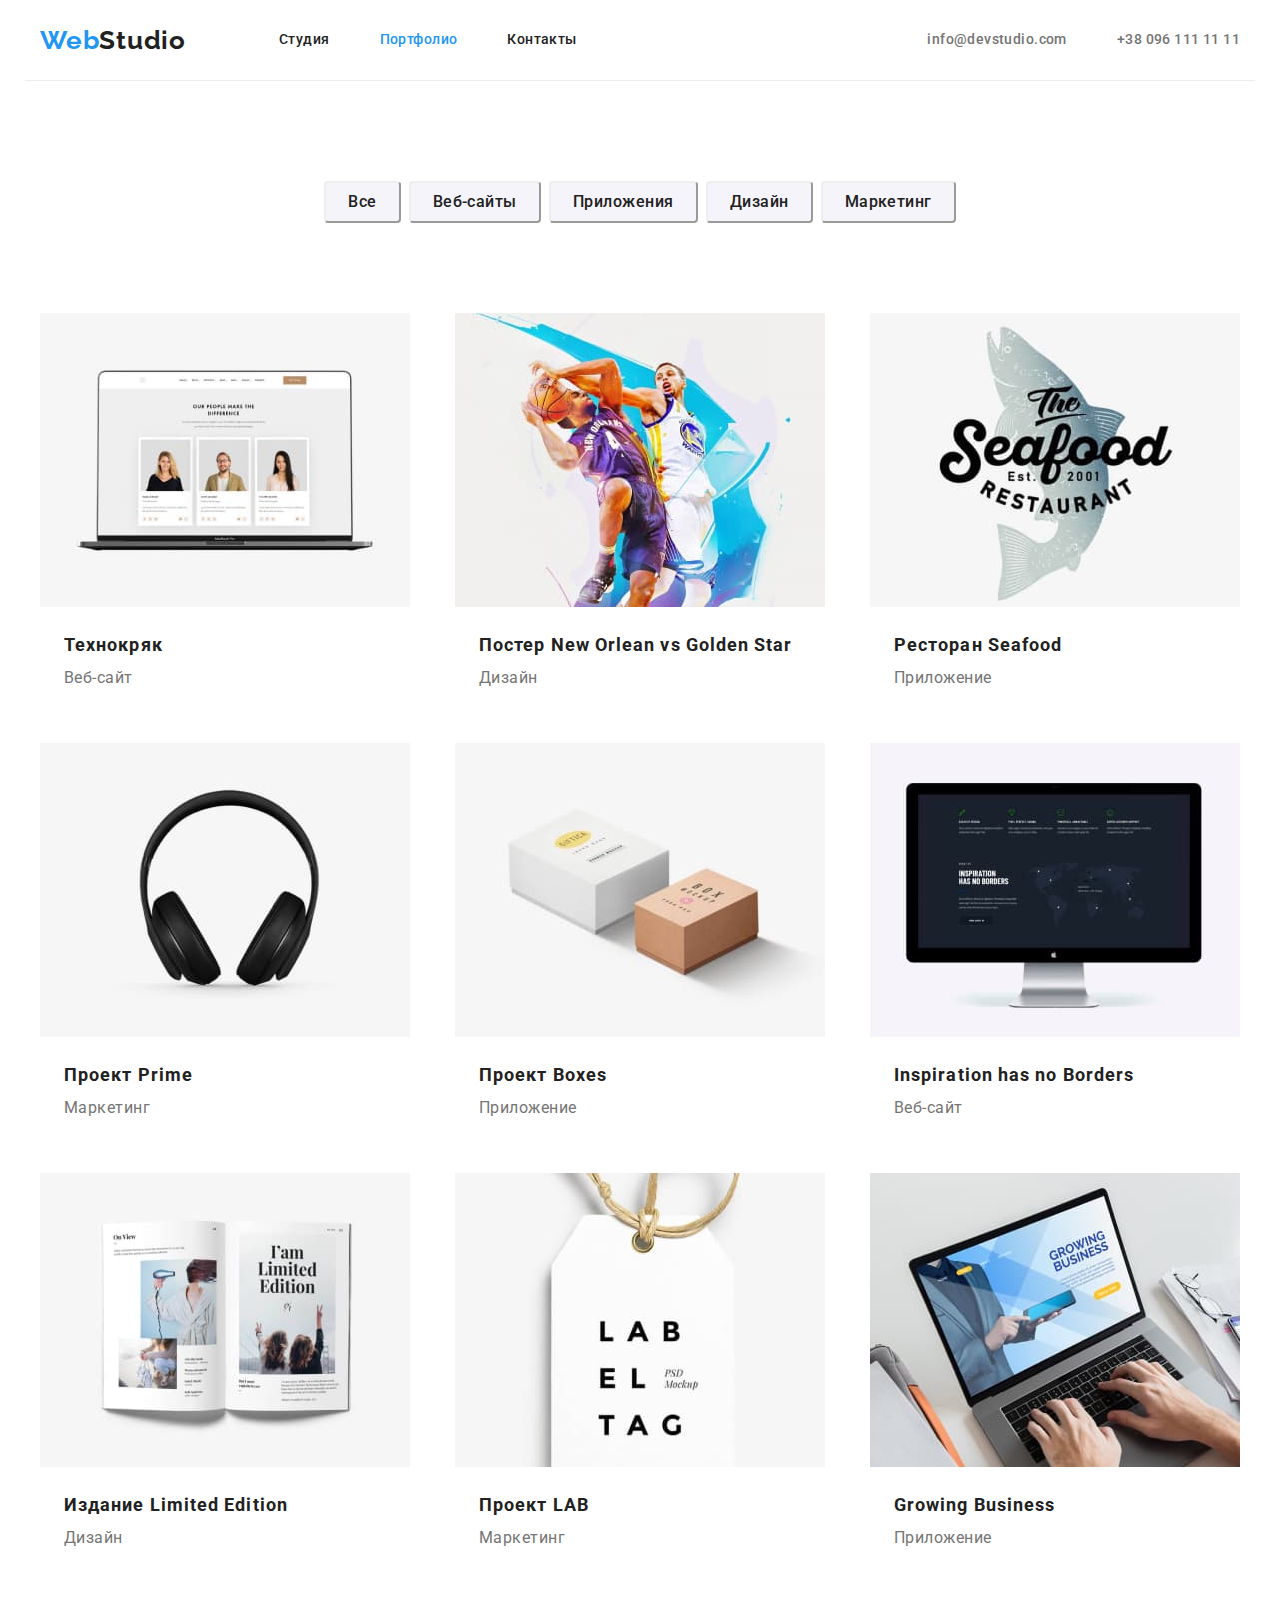
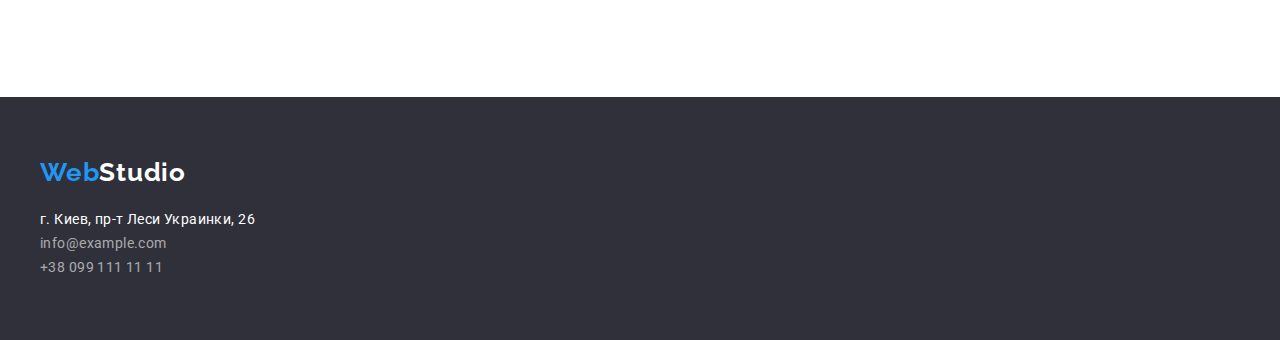
==== commit fb235092: "Хедер, футер" ====
--- a/portfolio.html
+++ b/portfolio.html
@@ -16,7 +16,7 @@
 </head>
 <body>
 <!--Шапка сайта-->
-<header class="header">
+<header">
     <section class="header">
         <div class="container head-container">           
         <a href="./index.html" class="logo link"><span style="color: #2196F3;">Web</span>Studio</a>
@@ -51,8 +51,8 @@
     <main>
         <section class="section works">
             <div class="container works">
-            <h1>Наши роботы</h1>
-        <ul class="list">
+            <h1 class="visually-hidden">Наши роботы</h1>
+        <ul class="list btn-list">
             <li class="btn-item">
                 <button type="button" class="btn secondary">Все</button>
             </li>
@@ -79,64 +79,82 @@
             <li class="works-item">
                 <a href="" class="link">
                 <img src="./images/img5.jpg" alt="Изображение сайта на ноутбуке" width="370" class="img">
+                <div class="portfolio-item">
                 <h2 class="list-title">Технокряк</h2>
                 <p class="variaty">Веб-сайт</p>
+                </div>
                 </a>
             </li>
             <li  class="works-item">
                 <a href="" class="link">
                 <img src="./images/img6.jpg" alt="Баскетболисты двух команд в моменте игры" width="370">
+                <div class="portfolio-item">
                 <h2 class="list-title">Постер New Orlean vs Golden Star</h2>
                 <p class="variaty">Дизайн</p>
+                </div>
                 </a>
             </li>
             <li  class="works-item">
                 <a href="" class="link">
                 <img src="./images/img7.jpg" alt="Лого приложения" width="370">
+                <div class="portfolio-item">
                 <h2 class="list-title">Ресторан Seafood</h2>
                 <p class="variaty">Приложение</p>
+                </div>
                 </a>
             </li>
             <li  class="works-item">
                 <a href="" class="link">
                 <img src="./images/img8.jpg" alt="Наушники" width="370">
+                <div class="portfolio-item">
                 <h2 class="list-title">Проект Prime</h2>
                 <p class="variaty">Маркетинг</p>
+                </div>
                 </a>
             </li>
             <li  class="works-item">
                 <a href="" class="link">
                 <img src="./images/img9.jpg" alt="Две коробки" width="370">
+                <div class="portfolio-item">
                 <h2 class="list-title">Проект Boxes</h2>
                 <p class="variaty">Приложение</p>
+                </div>
                 </a>
             </li>
             <li  class="works-item">
                 <a href="" class="link">
                 <img src="./images/img10.jpg" alt="Изображение сайта на компютере" width="370">
+                <div class="portfolio-item">
                 <h2 class="list-title">Inspiration has no Borders</h2>
                 <p class="variaty">Веб-сайт</p>
+                </div>
                 </a>
             </li>
             <li  class="works-item">
                 <a href="" class="link">
                 <img src="./images/img11.jpg" alt="Розворот журнала" width="370">
+                <div class="portfolio-item">
                 <h2 class="list-title">Издание Limited Edition</h2>
                 <p class="variaty">Дизайн</p>
+                </div>
                 </a>
             </li>
             <li  class="works-item">
                 <a href="" class="link">
                 <img src="./images/img12.jpg" alt="Этикетка" width="370">
+                <div class="portfolio-item">
                 <h2 class="list-title">Проект LAB</h2>
                 <p class="variaty">Маркетинг</p>
+                </div>
                 </a>
             </li>
             <li  class="works-item">
                 <a href="" class="link">
                 <img src="./images/img13.jpg" alt="Сайт на ноутбуке" width="370">
+                <div class="portfolio-item">
                 <h2 class="list-title">Growing Business</h2>
                 <p class="variaty">Приложение</p>
+                </div>
                 </a>
             </li>          
         </ul>
@@ -149,15 +167,15 @@
     <div class="container">
     <a href="/index.html" class="logo"><span style="color: #2196f3;">Web</span>Studio</a>
     <address>
-        <ul class="list">
+        <ul class="footer-list">
             <li>
                 <a href="" class="address">г. Киев, пр-т Леси Украинки, 26</a>
             </li>
             <li>
-                <a href="mailto:info@example.com" class="contacts">info@example.com</a>
+                <a href="mailto:info@example.com" class="contacts mail">info@example.com</a>
             </li>
             <li>
-                <a href="tel:+380991111111" class="contacts">+38 099 111 11 11</a>
+                <a href="tel:+380991111111" class="contacts tel">+38 099 111 11 11</a>
             </li>
         </ul>
     </address>
--- a/css/styles.css
+++ b/css/styles.css
@@ -40,8 +40,8 @@
 
 /*Шапка сайту*/
 
-.header {
-  border: solid 1x #ececec;
+.container.head-container {
+  border-bottom: solid 1px #ececec;
 }
 
 .head-container {
@@ -132,6 +132,19 @@
   margin-right: 0;
 }
 
+.visually-hidden {
+  position: absolute;
+  width: 1px;
+  height: 1px;
+  margin: -1px;
+  border: 0;
+  padding: 0;
+  white-space: nowrap;
+  clip-path: inset(100%);
+  clip: rect(0 0 0 0);
+  overflow: hidden;
+}
+
 .baner-title {
   color: var(--primary-white-color);
   cursor: pointer;
@@ -177,11 +190,15 @@
   letter-spacing: 0.06em;
 
   border: 2px solid var(--accent-color);
-  margin-bottom: 200px;
+  /*margin-bottom: 200px;*/
   margin-left: auto;
   margin-right: auto;
   min-width: 200px;
   padding: 10px 32px;
+}
+
+.button-primary {
+  padding-bottom: 200px;
 }
 
 .btn.primary:focus,
@@ -234,6 +251,15 @@
   margin-bottom: 50px;
 }
 
+.container-advant {
+  display: flex;
+}
+
+.list .advant-items {
+  margin-right: 30px;
+  margin-left: 0;
+}
+
 .advant-title {
   color: var(--title-text-color);
   font-size: 14px;
@@ -251,6 +277,20 @@
 
   line-height: 1.14;
   text-transform: uppercase;
+}
+
+.section.advant {
+  padding-bottom: 0;
+}
+
+.section.team {
+  background-color: var(--secondary-background-color);
+}
+
+.teams {
+  padding-top: 30px;
+  padding-bottom: 30px;
+  background-color: #ffffff;
 }
 
 .work-list .list-title {
@@ -262,7 +302,7 @@
 }
 
 .works-item {
-  margin-right: 30px;
+  margin-bottom: 30px;
 }
 
 .list {
@@ -280,15 +320,28 @@
   letter-spacing: 0.03em;
 }
 
-/*.img {
-  margin-bottom: 30px;  !!!!!!
+/*.team-position {
+  padding-bottom: 30px;
 }*/
+
+img {
+  display: block;
+  max-width: 100%;
+  height: auto;
+}
 
 .team-title {
   color: var(--title-text-color);
   font-weight: 500;
-
-  /*margin-bottom: 10px;  !!!!!*/
+  margin-bottom: 10px;
+}
+
+.images {
+  margin-right: 30px;
+  border: solid 1px #ffffff; /* !!!!!!!*/
+  border-bottom-right-radius: 4px;
+  border-bottom-left-radius: 4px;
+  box-shadow: rgba(0, 0, 0, 0.14); /*!!!!!!!*/
 }
 
 .link {
@@ -303,6 +356,16 @@
   font-weight: 400;
 }*/
 
+.btn-list {
+  justify-content: center;
+  padding-top: 100px;
+  margin-bottom: 56px;
+}
+
+.section.works {
+  padding-top: 0;
+}
+
 .work-list .variaty {
   font-size: 16px;
   line-height: 1.88;
@@ -312,7 +375,12 @@
 .works-container {
   display: flex;
   align-items: center;
+  justify-content: space-between;
   flex-wrap: wrap;
+}
+
+.portfolio-item {
+  padding: 20px 24px;
 }
 
 /*.list-title,
@@ -329,10 +397,17 @@
   background-color: var(--dark-background-color);
 }
 
-/*.footer .logo {
+.footer .logo {
+  display: block;
   padding-top: 60px;
   margin-bottom: 20px;
-}*/
+}
+
+.footer-list {
+  list-style: none;
+  padding-inline-start: 0;
+  padding-bottom: 60px;
+}
 
 .address,
 .footer .logo {
@@ -351,6 +426,11 @@
   /*margin-bottom: 9px;  !!!!!*/
 }
 
+.address,
+.mail {
+  margin-bottom: 9px;
+}
+
 .address:focus,
 .address:hover {
   color: var(--accent-color);
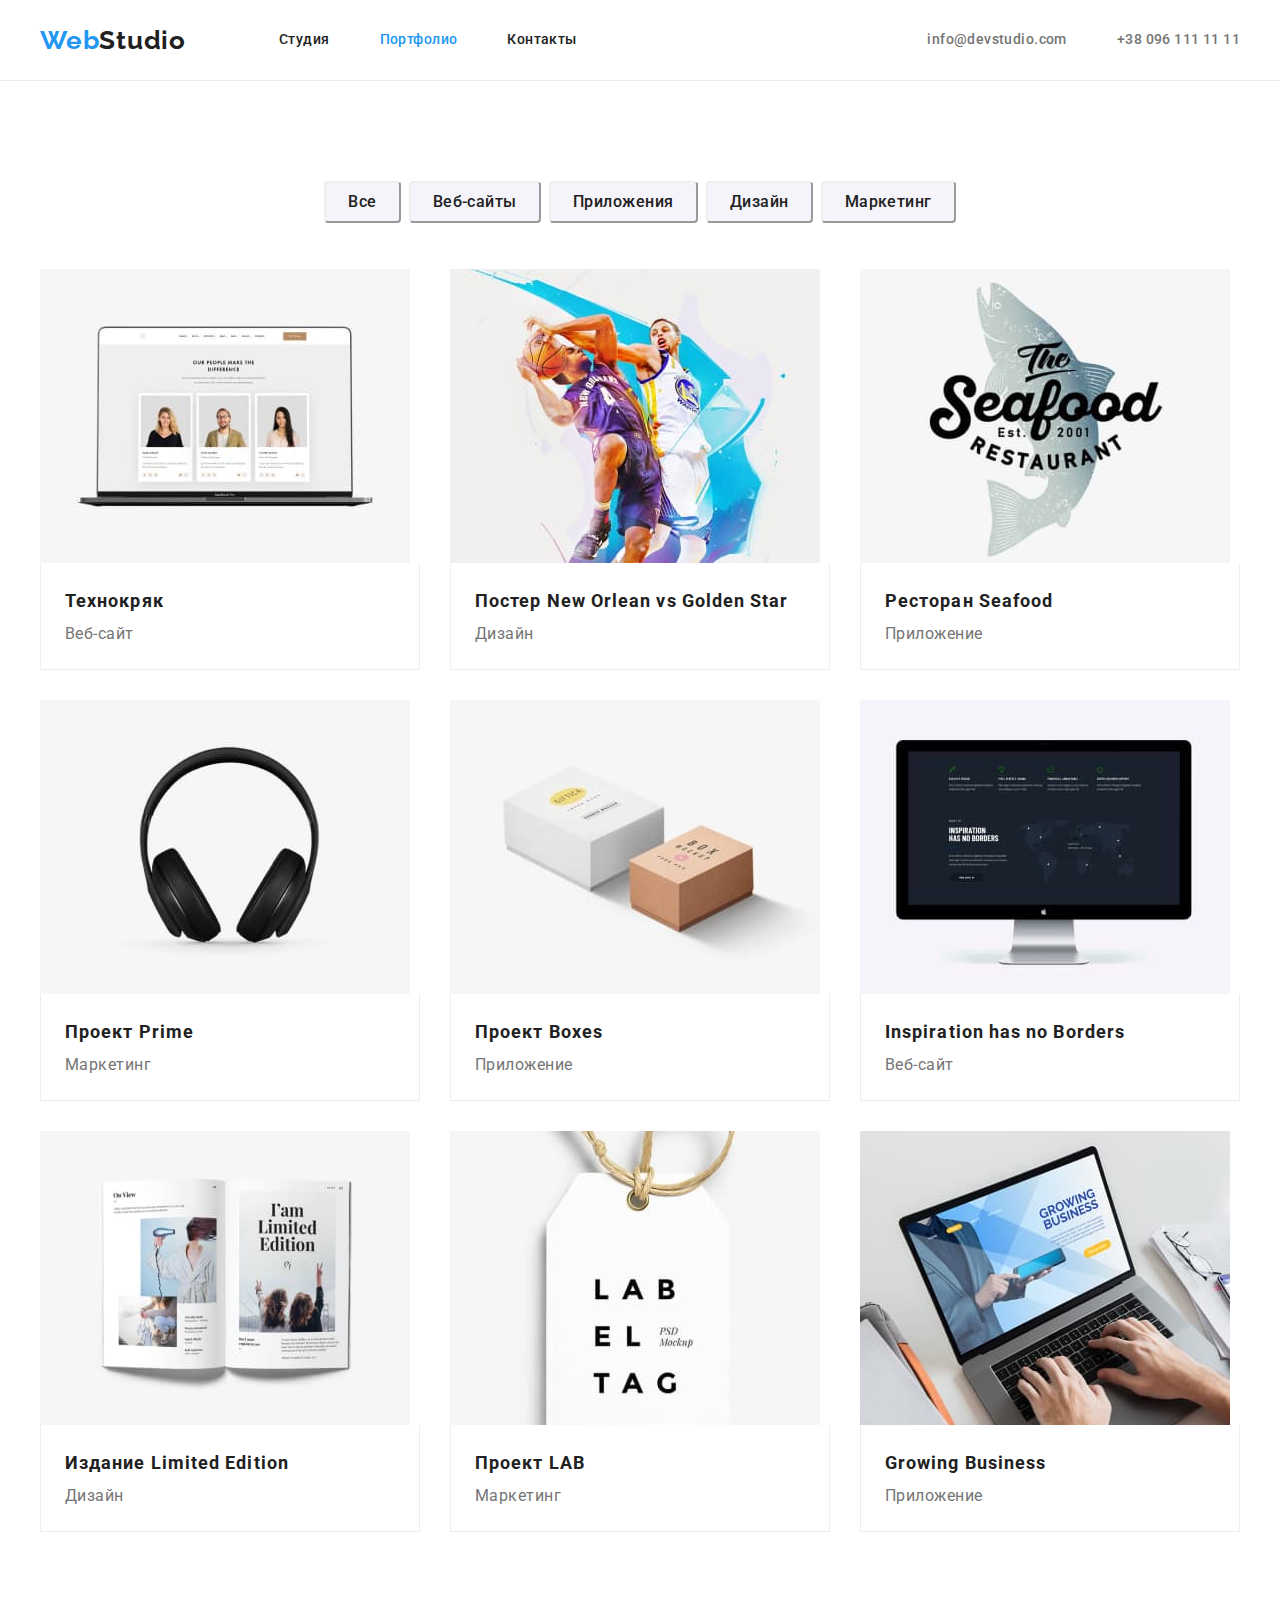
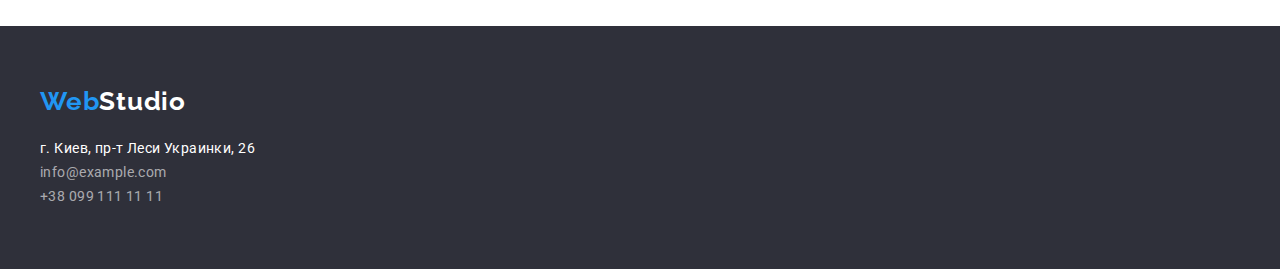
==== commit bb399122: "flex-basis" ====
--- a/portfolio.html
+++ b/portfolio.html
@@ -16,9 +16,9 @@
 </head>
 <body>
 <!--Шапка сайта-->
-<header">
+<header>
     <section class="header">
-        <div class="container head-container">           
+        <div class="container header-container">           
         <a href="./index.html" class="logo link"><span style="color: #2196F3;">Web</span>Studio</a>
         <nav>
         <ul class="list">
@@ -69,13 +69,12 @@
                 <button type="button" class="btn secondary">Маркетинг</button>
             </li>
         </ul>
-           </div>
+           <!--</div>-->
         
                            
     <!--Портфолио фото-->
-    
           <ul class="work-list list">
-            <div class="container works-container">
+            <!--<div class="container works-container">-->
             <li class="works-item">
                 <a href="" class="link">
                 <img src="./images/img5.jpg" alt="Изображение сайта на ноутбуке" width="370" class="img">
@@ -154,7 +153,7 @@
                 <div class="portfolio-item">
                 <h2 class="list-title">Growing Business</h2>
                 <p class="variaty">Приложение</p>
-                </div>
+                <!--</div>-->
                 </a>
             </li>          
         </ul>
--- a/css/styles.css
+++ b/css/styles.css
@@ -1,7 +1,3 @@
-/*html {
-  box-sizing: border-box;
-}*/
-
 :root {
   --primary-text-color: #757575;
   --title-text-color: #212121;
@@ -38,13 +34,13 @@
   padding-bottom: 94px;
 }
 
-/*Шапка сайту*/
-
-.container.head-container {
+/*   Шапка сайту   */
+
+.header {
   border-bottom: solid 1px #ececec;
 }
 
-.head-container {
+.header-container {
   display: flex;
   align-items: center;
 }
@@ -116,7 +112,8 @@
   color: var(--accent-color);
 }
 
-/*Основний контент*/
+/*  Сброс
+Основний контент  */
 
 h1,
 h2,
@@ -127,9 +124,8 @@
   margin-bottom: 0;
 }
 
-.ul {
-  margin-left: 0;
-  margin-right: 0;
+ul {
+  padding-left: 0;
 }
 
 .visually-hidden {
@@ -145,6 +141,8 @@
   overflow: hidden;
 }
 
+/*   Банер   */
+
 .baner-title {
   color: var(--primary-white-color);
   cursor: pointer;
@@ -162,9 +160,9 @@
 .baner {
   background-color: var(--dark-background-color);
   text-align: center;
-
-  /*display: inline-block; !!!! */
-}
+}
+
+/*   Кнопки   */
 
 .btn {
   cursor: pointer;
@@ -174,7 +172,6 @@
   text-align: center;
   font-size: 16px;
 
-  /*display: inline-block; !!!! */
   border-radius: 4px;
   text-align: center;
 }
@@ -190,7 +187,6 @@
   letter-spacing: 0.06em;
 
   border: 2px solid var(--accent-color);
-  /*margin-bottom: 200px;*/
   margin-left: auto;
   margin-right: auto;
   min-width: 200px;
@@ -218,16 +214,24 @@
   padding: 6px 22px;
   border-color: #eeeeee;
 
+  display: flex;
+  align-items: center;
   margin-bottom: 34px;
+}
+
+.btn-item {
+  height: 38px;
+}
+
+.btn-list {
+  justify-content: center;
+  padding-top: 100px;
+  margin-bottom: 50px;
 }
 
 .btn-item:not(:last-child) {
   margin-right: 8px;
 }
-
-/*.btn.secondary:not(:last-child) {
-  margin-right: 8px;
-}*/
 
 .btn:focus,
 .btn:hover {
@@ -236,6 +240,8 @@
   border-color: var(--accent-color);
 }
 
+/*   Заголовки   */
+
 .section-title,
 .list-title {
   color: var(--title-text-color);
@@ -251,14 +257,42 @@
   margin-bottom: 50px;
 }
 
-.container-advant {
-  display: flex;
-}
-
-.list .advant-items {
-  margin-right: 30px;
-  margin-left: 0;
-}
+/*   Зображення, фото   */
+
+img {
+  display: block;
+  max-width: 100%;
+  height: auto;
+}
+
+/*   Чем мы занимаемся   */
+
+.directions:not(:last-child) {
+  margin-right: 30px;
+}
+
+/*   Особенности студии   */
+
+.list.advant {
+  display: flex;
+  margin-right: -30px;
+}
+
+.advant-items {
+  margin-right: 30px;
+  flex-basis: calc((100% - 120px) / 4);
+}
+
+/*
+або
+
+.list.advant:not(:last-child) {
+  margin-right: 30px;
+}
+
+.advant-items {
+  width: 270px;
+}*/
 
 .advant-title {
   color: var(--title-text-color);
@@ -267,10 +301,6 @@
   margin-bottom: 10px;
 }
 
-/*.advant {
-  margin-bottom: 94px;
-}*/
-
 .advant-title,
 .list-title {
   font-weight: 700;
@@ -282,6 +312,8 @@
 .section.advant {
   padding-bottom: 0;
 }
+
+/*   Наша команда   */
 
 .section.team {
   background-color: var(--secondary-background-color);
@@ -301,15 +333,10 @@
   text-transform: none;
 }
 
-.works-item {
-  margin-bottom: 30px;
-}
-
 .list {
   display: flex;
 
   list-style: none;
-  padding-inline-start: 0;
 }
 
 .team-title,
@@ -324,42 +351,41 @@
   padding-bottom: 30px;
 }*/
 
-img {
-  display: block;
-  max-width: 100%;
-  height: auto;
-}
-
 .team-title {
   color: var(--title-text-color);
   font-weight: 500;
   margin-bottom: 10px;
 }
 
+/*.images:last-child {
+  margin-right: 0;
+}*/
+
+.list.images {
+  display: flex;
+  margin-right: -30px;
+}
+
 .images {
   margin-right: 30px;
-  border: solid 1px #ffffff; /* !!!!!!!*/
+  flex-basis: calc((100% - 90px) / 4);
+}
+
+.teams {
+  border: 1px solid #ffffff;
+  border-top: none;
   border-bottom-right-radius: 4px;
   border-bottom-left-radius: 4px;
-  box-shadow: rgba(0, 0, 0, 0.14); /*!!!!!!!*/
 }
 
 .link {
   text-decoration: none;
 }
 
+/*   Секція Портфоліо   */
+
 .variaty {
   color: var(--primary-text-color);
-}
-
-/*.team-position {
-  font-weight: 400;
-}*/
-
-.btn-list {
-  justify-content: center;
-  padding-top: 100px;
-  margin-bottom: 56px;
 }
 
 .section.works {
@@ -372,26 +398,39 @@
   letter-spacing: 0.03em;
 }
 
-.works-container {
+/*.works-item:not(:nth-child(3n)) {
+  margin-right: 30px;
+}
+
+.works-item {
+  margin-bottom: 30px;
+}
+
+/*.works-item:nth-of-type(3n) {
+  margin-right: 0;
+}*/
+
+.work-list {
   display: flex;
   align-items: center;
-  justify-content: space-between;
   flex-wrap: wrap;
+  margin-right: -30px;
+  margin-bottom: -30px;
+}
+
+.works-item {
+  margin-right: 30px;
+  margin-bottom: 30px;
+  flex-basis: calc((100% - 90px) / 3);
 }
 
 .portfolio-item {
   padding: 20px 24px;
-}
-
-/*.list-title,
-.variaty {
-  margin-bottom: 4px;
-}
-.work-list .img {
-  margin-bottom: 20px;   !!!!!
-} */
-
-/*footer*/
+  border: 1px solid #eeeeee;
+  border-top: none;
+}
+
+/*   footer   */
 
 .footer {
   background-color: var(--dark-background-color);
@@ -401,11 +440,12 @@
   display: block;
   padding-top: 60px;
   margin-bottom: 20px;
+  margin-right: 0;
 }
 
 .footer-list {
   list-style: none;
-  padding-inline-start: 0;
+
   padding-bottom: 60px;
 }
 
@@ -422,8 +462,6 @@
 .contacts {
   font-style: normal;
   text-decoration: none;
-
-  /*margin-bottom: 9px;  !!!!!*/
 }
 
 .address,
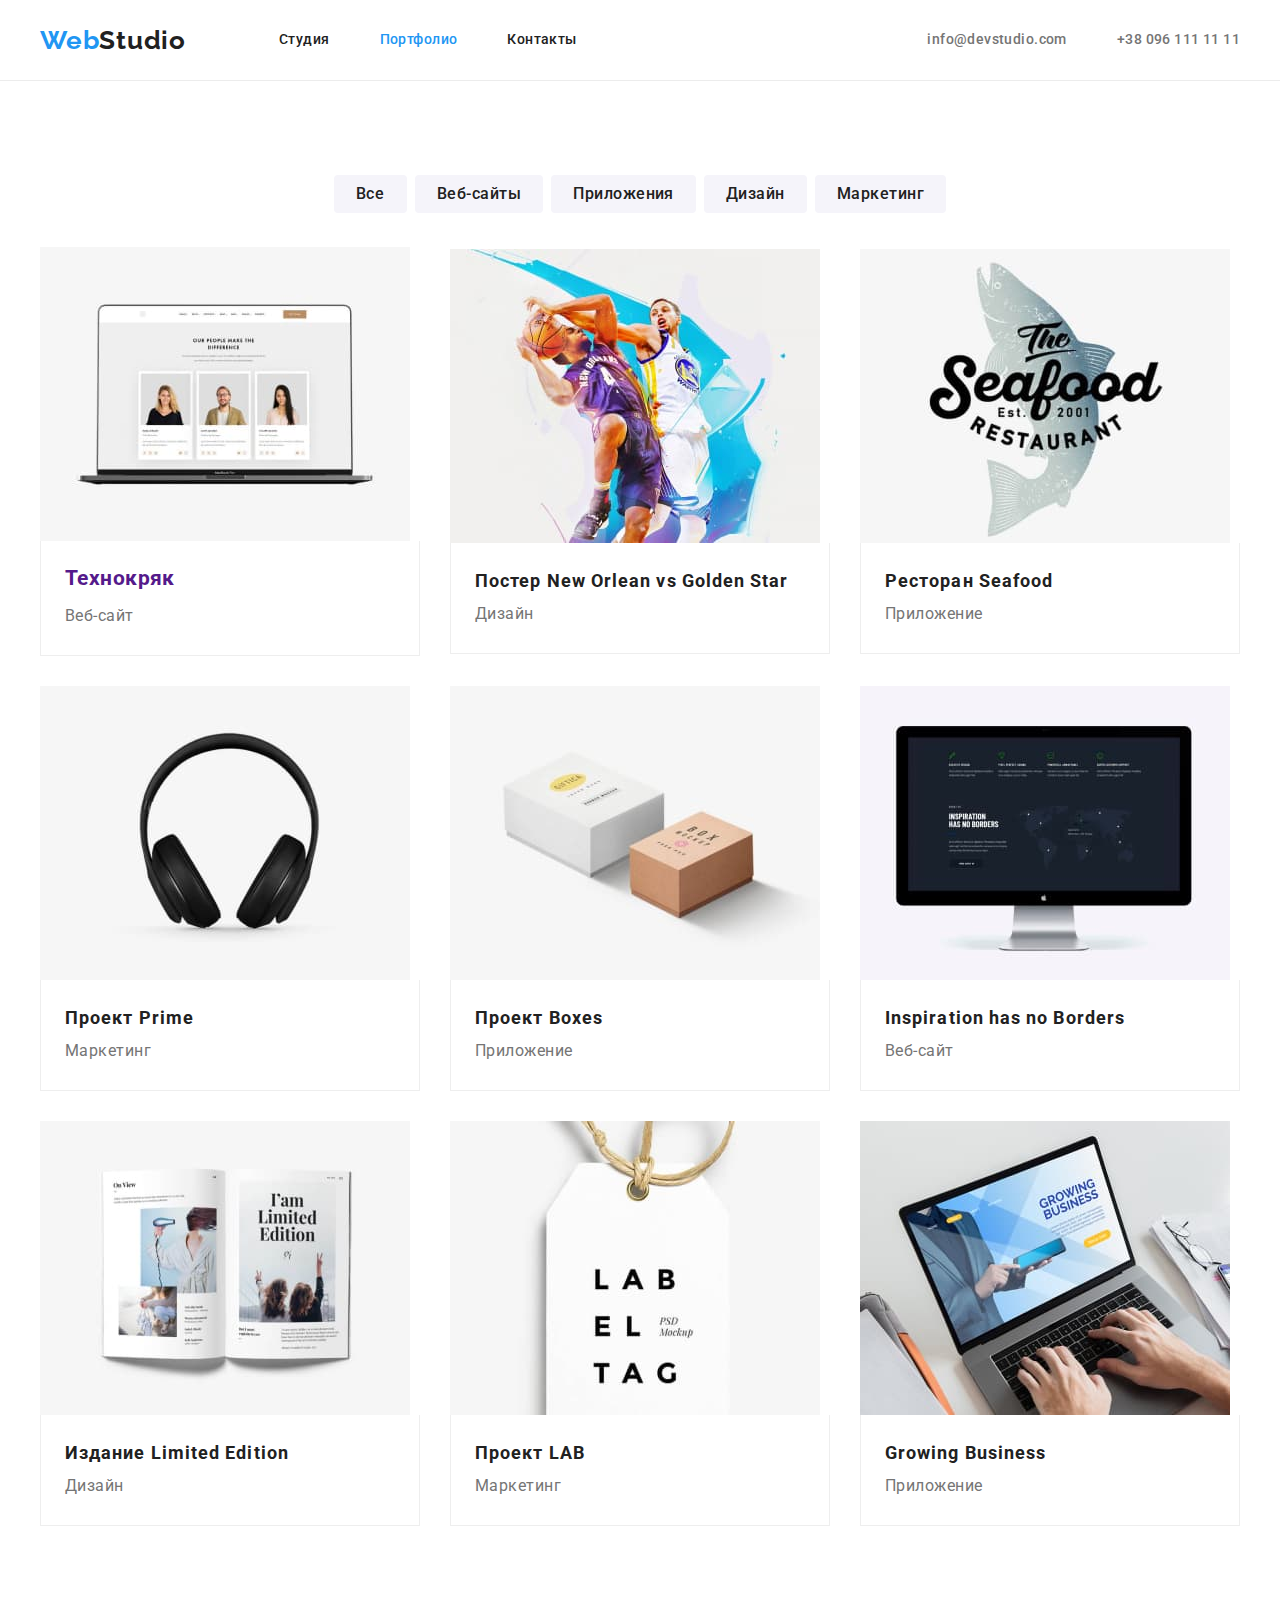
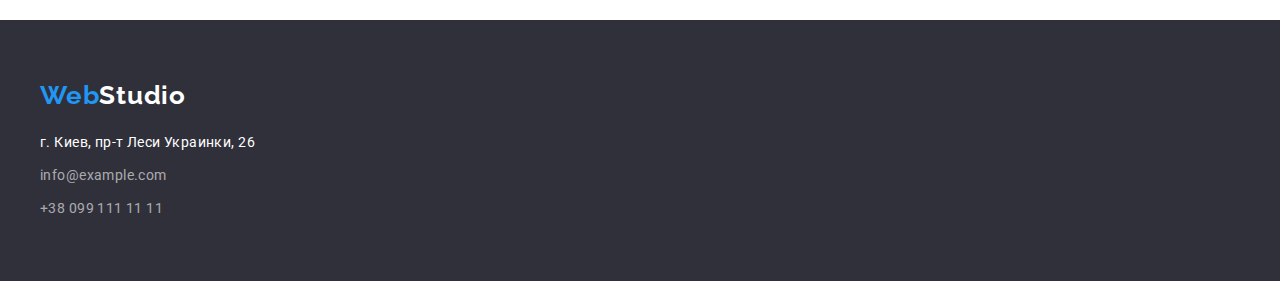
==== commit 44adb118: "Кінцеві правки" ====
--- a/portfolio.html
+++ b/portfolio.html
@@ -16,9 +16,8 @@
 </head>
 <body>
 <!--Шапка сайта-->
-<header>
-    <section class="header">
-        <div class="container header-container">           
+<header>    
+        <div class="container">           
         <a href="./index.html" class="logo link"><span style="color: #2196F3;">Web</span>Studio</a>
         <nav>
         <ul class="list">
@@ -43,14 +42,13 @@
         </li>
         
     </ul>
-    </div>
-    </section>
+    </div>    
  </header>   
 
     <!--Фильтр пртфолио-->
     <main>
-        <section class="section works">
-            <div class="container works">
+        <section class="section">
+            <div class="container">
             <h1 class="visually-hidden">Наши роботы</h1>
         <ul class="list btn-list">
             <li class="btn-item">
@@ -69,17 +67,16 @@
                 <button type="button" class="btn secondary">Маркетинг</button>
             </li>
         </ul>
-           <!--</div>-->
+           
         
                            
     <!--Портфолио фото-->
           <ul class="work-list list">
-            <!--<div class="container works-container">-->
             <li class="works-item">
                 <a href="" class="link">
                 <img src="./images/img5.jpg" alt="Изображение сайта на ноутбуке" width="370" class="img">
                 <div class="portfolio-item">
-                <h2 class="list-title">Технокряк</h2>
+                <h2 class="works-list-title">Технокряк</h2>
                 <p class="variaty">Веб-сайт</p>
                 </div>
                 </a>
@@ -153,7 +150,7 @@
                 <div class="portfolio-item">
                 <h2 class="list-title">Growing Business</h2>
                 <p class="variaty">Приложение</p>
-                <!--</div>-->
+                </div>
                 </a>
             </li>          
         </ul>
@@ -162,19 +159,19 @@
 
     </main>
 
-<footer class="footer">
+<footer>
     <div class="container">
     <a href="/index.html" class="logo"><span style="color: #2196f3;">Web</span>Studio</a>
     <address>
         <ul class="footer-list">
-            <li>
+            <li class="address-item">
                 <a href="" class="address">г. Киев, пр-т Леси Украинки, 26</a>
             </li>
-            <li>
-                <a href="mailto:info@example.com" class="contacts mail">info@example.com</a>
+            <li class="mail-item">
+                <a href="mailto:info@example.com" class="contacts">info@example.com</a>
             </li>
             <li>
-                <a href="tel:+380991111111" class="contacts tel">+38 099 111 11 11</a>
+                <a href="tel:+380991111111" class="contacts">+38 099 111 11 11</a>
             </li>
         </ul>
     </address>
--- a/css/styles.css
+++ b/css/styles.css
@@ -36,11 +36,11 @@
 
 /*   Шапка сайту   */
 
-.header {
+header {
   border-bottom: solid 1px #ececec;
 }
 
-.header-container {
+header .container {
   display: flex;
   align-items: center;
 }
@@ -153,13 +153,14 @@
   letter-spacing: 0.06em;
   text-transform: uppercase;
 
-  padding-top: 200px;
   margin-bottom: 30px;
 }
 
 .baner {
   background-color: var(--dark-background-color);
   text-align: center;
+  padding-top: 200px;
+  padding-bottom: 200px;
 }
 
 /*   Кнопки   */
@@ -172,6 +173,7 @@
   text-align: center;
   font-size: 16px;
 
+  border: transparent;
   border-radius: 4px;
   text-align: center;
 }
@@ -193,10 +195,6 @@
   padding: 10px 32px;
 }
 
-.button-primary {
-  padding-bottom: 200px;
-}
-
 .btn.primary:focus,
 .btn.primary:hover {
   background-color: var(--btn-primary-accent-color);
@@ -219,14 +217,8 @@
   margin-bottom: 34px;
 }
 
-.btn-item {
-  height: 38px;
-}
-
 .btn-list {
   justify-content: center;
-  padding-top: 100px;
-  margin-bottom: 50px;
 }
 
 .btn-item:not(:last-child) {
@@ -267,6 +259,10 @@
 
 /*   Чем мы занимаемся   */
 
+.section.directions {
+  padding-top: 0;
+}
+
 .directions:not(:last-child) {
   margin-right: 30px;
 }
@@ -310,7 +306,7 @@
 }
 
 .section.advant {
-  padding-bottom: 0;
+  padding-bottom: 94px;
 }
 
 /*   Наша команда   */
@@ -388,10 +384,6 @@
   color: var(--primary-text-color);
 }
 
-.section.works {
-  padding-top: 0;
-}
-
 .work-list .variaty {
   font-size: 16px;
   line-height: 1.88;
@@ -430,27 +422,35 @@
   border-top: none;
 }
 
+.works-list-title,
+.variaty {
+  margin-bottom: 4px;
+}
+
 /*   footer   */
 
-.footer {
+footer {
+  padding-top: 60px;
+  padding-bottom: 60px;
   background-color: var(--dark-background-color);
 }
 
-.footer .logo {
+/*.footer {
+  background-color: var(--dark-background-color);
+}*/
+
+footer .logo {
   display: block;
-  padding-top: 60px;
   margin-bottom: 20px;
   margin-right: 0;
 }
 
 .footer-list {
   list-style: none;
-
-  padding-bottom: 60px;
 }
 
 .address,
-.footer .logo {
+footer .logo {
   color: var(--primary-white-color);
 }
 
@@ -464,8 +464,8 @@
   text-decoration: none;
 }
 
-.address,
-.mail {
+.address-item,
+.mail-item {
   margin-bottom: 9px;
 }
 
